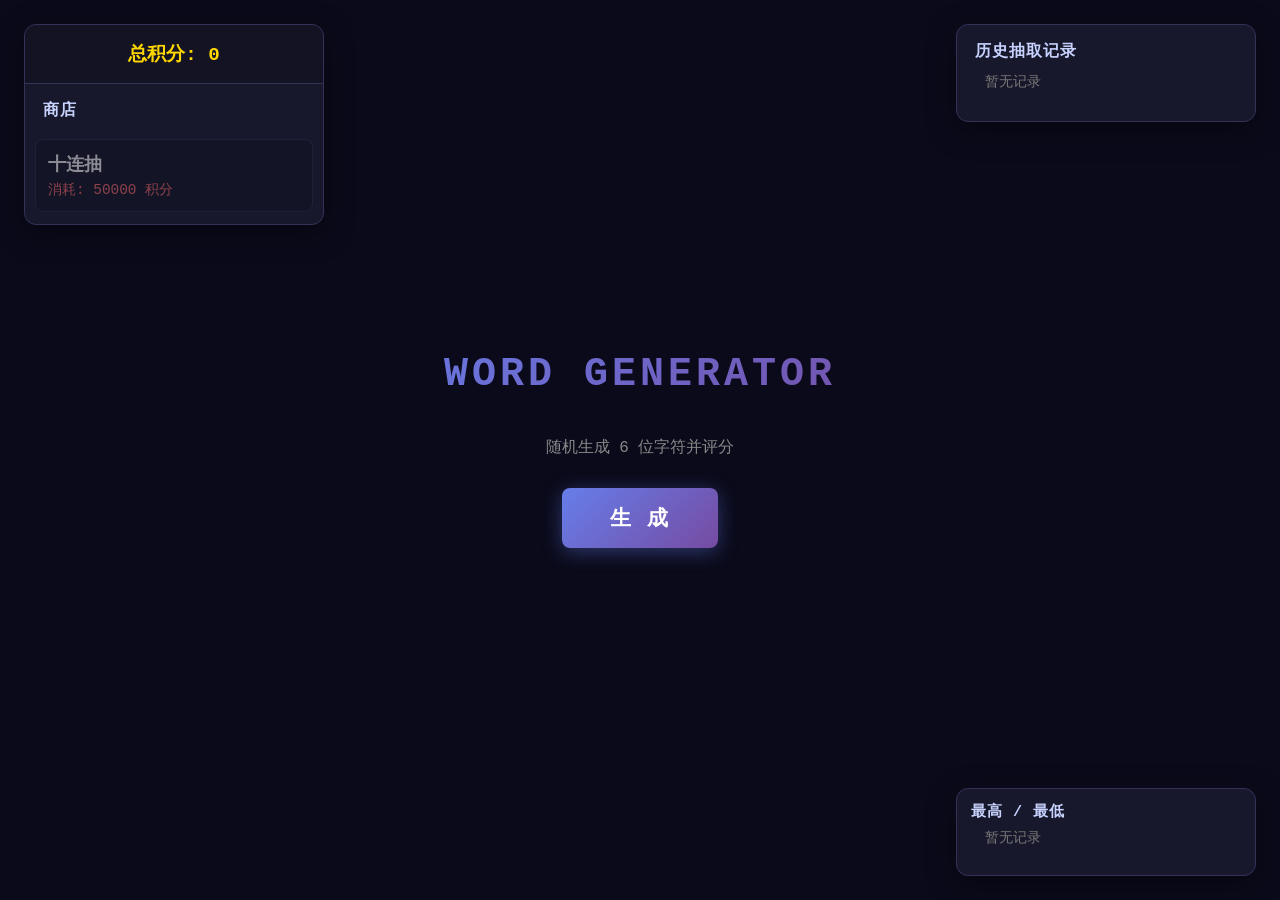
==== index.html @ 9840b9c6 "调整十连抽成本为常见评级的积分值" ====
<!DOCTYPE html>
<html lang="zh-CN">
<head>
    <meta charset="UTF-8">
    <meta name="viewport" content="width=device-width, initial-scale=1.0">
    <link rel="icon" type="image/png" href="word.png">
    <title>Word Generator</title>
    <style>
        * {
            margin: 0;
            padding: 0;
            box-sizing: border-box;
        }

        body {
            font-family: 'Courier New', monospace;
            background: #0a0a1a;
            color: #eee;
            min-height: 100vh;
            display: flex;
            align-items: center;
            justify-content: center;
        }

        #app {
            text-align: center;
            width: 100%;
            max-width: 700px;
            padding: 20px;
        }

        h1 {
            font-size: 2.5rem;
            margin-bottom: 40px;
            background: linear-gradient(135deg, #667eea, #764ba2);
            -webkit-background-clip: text;
            -webkit-text-fill-color: transparent;
            background-clip: text;
            letter-spacing: 4px;
        }

        .btn {
            padding: 16px 48px;
            font-size: 1.3rem;
            font-family: 'Courier New', monospace;
            font-weight: bold;
            border: none;
            border-radius: 8px;
            cursor: pointer;
            transition: all 0.3s ease;
            letter-spacing: 2px;
        }

        #generate-btn {
            background: linear-gradient(135deg, #667eea, #764ba2);
            color: white;
            box-shadow: 0 4px 20px rgba(102, 126, 234, 0.4);
        }

        #generate-btn:hover {
            transform: translateY(-2px);
            box-shadow: 0 6px 30px rgba(102, 126, 234, 0.6);
        }

        #restart-btn {
            background: linear-gradient(135deg, #f093fb, #f5576c);
            color: white;
            box-shadow: 0 4px 20px rgba(245, 87, 108, 0.4);
            margin: 20px 0;
        }

        #restart-btn:hover {
            transform: translateY(-2px);
            box-shadow: 0 6px 30px rgba(245, 87, 108, 0.6);
        }

        #word-display {
            display: flex;
            justify-content: center;
            gap: 12px;
            margin: 40px 0 30px;
        }

        .char-slot {
            width: 60px;
            height: 70px;
            background: #1a1a2e;
            border: 2px solid #333;
            border-radius: 8px;
            display: flex;
            align-items: center;
            justify-content: center;
            font-size: 2rem;
            font-weight: bold;
            transition: all 0.3s ease;
        }

        .char-slot.active {
            border-color: #667eea;
            box-shadow: 0 0 15px rgba(102, 126, 234, 0.5);
        }

        .char-slot.revealed {
            border-color: #764ba2;
            background: #1e1e3a;
        }

        .char-slot.space-char {
            border-color: #444;
            background: #111;
            color: #666;
        }

        .char-slot.underscore-char {
            border-color: #f5576c;
            color: #f5576c;
        }

        #result-screen { display: none; }

        .fade-in {
            animation: fadeIn 0.5s ease forwards;
        }

        @keyframes fadeIn {
            from { opacity: 0; transform: translateY(20px); }
            to { opacity: 1; transform: translateY(0); }
        }

        .word-text {
            font-size: 1.2rem;
            color: #888;
            margin-top: 10px;
            letter-spacing: 2px;
        }
        
        .console-tip {
            position: fixed;
            bottom: 12px;
            left: 12px;
            background: rgba(0,0,0,0.6);
            padding: 6px 12px;
            border-radius: 20px;
            font-size: 11px;
            font-family: monospace;
            color: #8f8;
            pointer-events: none;
            z-index: 999;
            backdrop-filter: blur(4px);
        }

        #shop-panel {
            position: fixed;
            top: 24px;
            left: 24px;
            width: 300px;
            max-height: calc(100vh - 48px);
            background: rgba(26, 26, 46, 0.94);
            border: 1px solid #33335a;
            border-radius: 12px;
            box-shadow: 0 8px 30px rgba(0, 0, 0, 0.35);
            overflow: hidden;
            text-align: left;
            backdrop-filter: blur(6px);
            display: flex;
            flex-direction: column;
        }

        #currency-display {
            padding: 16px 18px;
            background: rgba(0, 0, 0, 0.2);
            border-bottom: 1px solid #33335a;
            font-size: 1.2rem;
            font-weight: bold;
            color: #ffd700;
            text-align: center;
        }

        #shop-panel h2 {
            padding: 16px 18px 10px;
            color: #c7d2fe;
            font-size: 1rem;
            letter-spacing: 1px;
        }

        #shop-list {
            padding: 0 10px 12px;
            overflow-y: auto;
        }

        .shop-item {
            width: 100%;
            margin-top: 8px;
            padding: 12px;
            background: #111124;
            border: 1px solid #29294a;
            border-radius: 8px;
            color: #eee;
            font-family: 'Courier New', monospace;
            text-align: left;
            cursor: pointer;
            transition: all 0.2s ease;
        }

        .shop-item:hover:not(:disabled) {
            border-color: #4fc3f7;
            box-shadow: 0 0 12px rgba(79, 195, 247, 0.25);
        }

        .shop-item:disabled {
            opacity: 0.5;
            cursor: not-allowed;
            border-color: #29294a;
            box-shadow: none;
        }

        .shop-item-title {
            font-size: 1.1rem;
            font-weight: bold;
            color: #fff;
            margin-bottom: 4px;
        }

        .shop-item-cost {
            font-size: 0.9rem;
            color: #ff6b6b;
        }

        #history-panel {
            position: fixed;
            top: 24px;
            right: 24px;
            width: 300px;
            max-height: calc(100vh - 260px);
            background: rgba(26, 26, 46, 0.94);
            border: 1px solid #33335a;
            border-radius: 12px;
            box-shadow: 0 8px 30px rgba(0, 0, 0, 0.35);
            overflow: hidden;
            text-align: left;
            backdrop-filter: blur(6px);
        }

        #history-panel h2 {
            padding: 16px 18px 10px;
            color: #c7d2fe;
            font-size: 1rem;
            letter-spacing: 1px;
        }

        .history-empty {
            padding: 0 18px 18px;
            color: #777;
            font-size: 0.9rem;
        }

        #history-list {
            max-height: calc(100vh - 104px);
            overflow-y: auto;
            padding: 0 10px 12px;
        }

        .history-item {
            width: 100%;
            margin-top: 8px;
            padding: 10px;
            background: #111124;
            border: 1px solid #29294a;
            border-radius: 8px;
            color: #eee;
            font-family: 'Courier New', monospace;
            text-align: left;
            cursor: pointer;
        }

        .history-item:hover,
        .history-item.expanded {
            border-color: #667eea;
            box-shadow: 0 0 12px rgba(102, 126, 234, 0.25);
        }

        .history-summary {
            display: grid;
            grid-template-columns: 1fr auto;
            gap: 6px 10px;
            align-items: center;
        }

        .history-word {
            color: #fff;
            font-size: 1.05rem;
            font-weight: bold;
            letter-spacing: 1px;
            white-space: pre;
        }

        .history-score {
            color: #b7c0ff;
            font-size: 0.85rem;
        }

        .history-rating {
            font-size: 0.85rem;
            font-weight: bold;
        }

        .history-time {
            color: #777;
            font-size: 0.75rem;
            text-align: right;
        }

        .history-breakdown {
            display: none;
            margin-top: 10px;
            padding-top: 8px;
            border-top: 1px solid #2b2b4d;
        }

        .history-item.expanded .history-breakdown {
            display: block;
        }

        .history-breakdown-row {
            display: flex;
            justify-content: space-between;
            gap: 10px;
            padding: 4px 0;
            color: #bbb;
            font-size: 0.78rem;
        }

        .history-breakdown-row .points {
            color: #4caf50;
            white-space: nowrap;
        }

        #extreme-panel {
            position: fixed;
            right: 24px;
            bottom: 24px;
            width: 300px;
            max-height: 188px;
            background: rgba(26, 26, 46, 0.94);
            border: 1px solid #33335a;
            border-radius: 12px;
            box-shadow: 0 8px 30px rgba(0, 0, 0, 0.35);
            overflow: hidden;
            text-align: left;
            backdrop-filter: blur(6px);
        }

        #extreme-panel h2 {
            padding: 12px 14px 6px;
            color: #c7d2fe;
            font-size: 0.95rem;
            letter-spacing: 1px;
        }

        #extreme-list {
            max-height: 138px;
            overflow-y: auto;
            padding: 0 10px 10px;
        }

        .extreme-item {
            width: 100%;
            margin-top: 8px;
            padding: 8px;
            background: #111124;
            border: 1px solid #29294a;
            border-radius: 8px;
            color: #eee;
            font-family: 'Courier New', monospace;
            text-align: left;
            cursor: pointer;
        }

        .extreme-item:hover,
        .extreme-item.expanded {
            border-color: #f093fb;
            box-shadow: 0 0 12px rgba(240, 147, 251, 0.25);
        }

        .extreme-label {
            color: #f0abfc;
            font-size: 0.78rem;
            font-weight: bold;
        }

        .extreme-item .history-breakdown {
            max-height: 160px;
            overflow-y: auto;
        }

        .extreme-item.expanded .history-breakdown {
            display: block;
        }

        @media (max-width: 1060px) {
            body {
                padding-right: 0;
                align-items: flex-start;
            }

            #app {
                margin-top: 24px;
            }

            #history-panel,
            #extreme-panel,
            #shop-panel {
                position: static;
                width: min(700px, calc(100% - 40px));
                max-height: none;
                margin: 20px auto;
            }

            #history-list,
            #extreme-list {
                max-height: 360px;
            }
        }
    </style>
</head>
<body>
<div id="app">
    <div id="main-screen">
        <h1>WORD GENERATOR</h1>
        <p style="color:#888; margin-bottom:30px;">随机生成 6 位字符并评分</p>
        <button class="btn" id="generate-btn">生 成</button>
    </div>
    <div id="result-screen">
        <div id="word-display"></div>
        <div class="word-text" id="word-text"></div>
        <div id="rating"></div>
        <div id="score"></div>
        <div id="total-score"></div>
        <button class="btn" id="restart-btn" style="display:none;">RESTART</button>
        <div id="breakdown"></div>
    </div>
</div>
<aside id="shop-panel" aria-label="商店">
    <div id="currency-display">
        总积分: <span id="total-currency">0</span>
    </div>
    <h2>商店</h2>
    <div id="shop-list">
        <button class="shop-item" id="btn-ten-pull">
            <div class="shop-item-title">十连抽</div>
            <div class="shop-item-cost">消耗: <span id="ten-pull-cost">0</span> 积分</div>
        </button>
    </div>
</aside>
<aside id="history-panel" aria-label="历史抽取记录">
    <h2>历史抽取记录</h2>
    <div id="history-list"></div>
</aside>
<aside id="extreme-panel" aria-label="最高分和最低分记录">
    <h2>最高 / 最低</h2>
    <div id="extreme-list"></div>
</aside>

<script src="rating-module.js"></script>
<script>
    // ---------- 基础配置 ----------
    const CHARS = 'abcdefghijklmnopqrstuvwxyz ';

    let generated = [];          // 存储当前生成的字符数组（长度6）
    
    // ---------- 全局控制台 API ----------
    // 存储下一次固定单词（字符串，长度6，仅允许小写字母或空格）
    let _nextFixedWordRaw = null;    // 原始字符串缓存，未验证
    
    /**
     * 在控制台调用：设置下一次生成时使用的固定字符串（长度必须为6，只能包含小写字母 a-z 或 空格）
     * 例：setNextWord("hello "), setNextWord("abcxyz"), setNextWord("abc  d") 等
     * 注意：只影响接下来的一次点击「生成」，使用后自动清除。
     */
    window.setNextWord = function(wordStr) {
        if (typeof wordStr !== 'string') {
            console.warn('❌ setNextWord 需要传入字符串，例如 setNextWord("abcxyz")');
            return false;
        }
        if (wordStr.length !== 6) {
            console.warn(`❌ 字符串长度必须为 6 个字符，当前长度: ${wordStr.length}`);
            return false;
        }
        // 校验字符合法性: 只能包含小写字母 a-z 或者空格
        const validPattern = /^[a-z ]{6}$/;
        if (!validPattern.test(wordStr)) {
            console.warn(`❌ 仅允许小写字母 a-z 和空格，当前字符串: "${wordStr}"`);
            return false;
        }
        _nextFixedWordRaw = wordStr;
        console.log(`✅ 已设置下一次固定单词: "${wordStr}" (只生效一次，点击【生成】后自动清除)`);
        return true;
    };
    
    /**
     * 清除下一次固定单词的预设，恢复完全随机生成。
     */
    window.clearNextWord = function() {
        if (_nextFixedWordRaw !== null) {
            console.log(`🧹 已清除预设单词 (原预设: "${_nextFixedWordRaw}")`);
            _nextFixedWordRaw = null;
        } else {
            console.log('ℹ️ 当前没有任何预设单词，生成将保持完全随机');
        }
    };
    
    /**
     * 查看当前预设的下一次单词（如果有）
     */
    window.getNextWordPreset = function() {
        if (_nextFixedWordRaw) {
            console.log(`📌 当前预设: "${_nextFixedWordRaw}" (未使用，点击【生成】后将生效一次)`);
            return _nextFixedWordRaw;
        } else {
            console.log('📌 当前无预设，下一次生成为完全随机');
            return null;
        }
    };
    
    // 显示帮助信息
    console.log(
        '%c✨ Word Generator 控制台扩展已就绪 ✨\n%c可用方法:\n setNextWord("字符串")   - 预设下一个6位单词(小写字母/空格)\n clearNextWord()        - 清除预设\n getNextWordPreset()    - 查看当前预设',
        'color: #9f7aea; font-size: 12px; font-weight: bold;',
        'color: #88cc88; font-size: 11px;'
    );
    
    // ---------- DOM 元素绑定 ----------
    const generateBtn = document.getElementById('generate-btn');
    const restartBtn = document.getElementById('restart-btn');
    
    const historyList = document.getElementById('history-list');
    const extremeList = document.getElementById('extreme-list');
    const HISTORY_STORAGE_KEY = 'wordGeneratorHistory';
    const HISTORY_LIMIT = 100;
    
    generateBtn.addEventListener('click', startGeneration);
    restartBtn.addEventListener('click', restart);

    // ---------- 商店与货币系统 ----------
    const btnTenPull = document.getElementById('btn-ten-pull');
    const tenPullCostSpan = document.getElementById('ten-pull-cost');
    let tenPullCost = 0;

    function initShop() {
        tenPullCost = 10 * window.WordRating.RATING_THRESHOLDS.COMMON;
        tenPullCostSpan.textContent = tenPullCost;
        updateCurrencyDisplay();
        setInterval(updateCurrencyDisplay, 100); // 实时更新积分显示
    }

    function updateCurrencyDisplay() {
        const total = window.WordRating.getStoredTotalScore();
        document.getElementById('total-currency').textContent = total;
        
        if (total >= tenPullCost) {
            btnTenPull.disabled = false;
        } else {
            btnTenPull.disabled = true;
        }
    }

    btnTenPull.addEventListener('click', () => {
        const currentTotal = window.WordRating.getStoredTotalScore();
        if (currentTotal < tenPullCost) {
            alert(`积分不足！需要 ${tenPullCost} 积分，当前只有 ${currentTotal} 积分。`);
            return;
        }
        
        // 扣除积分
        window.WordRating.saveStoredTotalScore(currentTotal - tenPullCost);
        updateCurrencyDisplay();
        
        performTenPull();
    });

    function performTenPull() {
        // 切换界面
        document.getElementById('main-screen').style.display = 'none';
        document.getElementById('result-screen').style.display = 'block';
        document.getElementById('rating').textContent = '';
        document.getElementById('score').textContent = '';
        document.getElementById('total-score').textContent = '';
        document.getElementById('breakdown').innerHTML = '';
        document.getElementById('restart-btn').style.display = 'none';
        document.getElementById('word-text').textContent = '';
        
        const wordDisplay = document.getElementById('word-display');
        wordDisplay.innerHTML = '';
        for (let i = 0; i < 6; i++) {
            const slot = document.createElement('div');
            slot.className = 'char-slot revealed';
            slot.id = `slot-${i}`;
            slot.innerHTML = '<span class="slot-char"></span>';
            wordDisplay.appendChild(slot);
        }
        
        let lastResult = null;
        let lastChars = null;
        
        for (let i = 0; i < 10; i++) {
            const chars = [];
            for (let j = 0; j < 6; j++) {
                chars.push(CHARS[Math.floor(Math.random() * CHARS.length)]);
            }
            
            const result = window.WordRating.scoreCharacters(chars);
            generated = chars;
            addHistoryRecord(result);
            
            if (i < 9) {
                const newTotal = window.WordRating.getStoredTotalScore() + result.totalScore;
                window.WordRating.saveStoredTotalScore(newTotal);
            } else {
                lastResult = result;
                lastChars = chars;
            }
        }
        
        generated = lastChars;
        
        let wordStarted = false;
        for (let i = 0; i < 6; i++) {
            const slot = document.getElementById(`slot-${i}`);
            const charSpan = slot.querySelector('.slot-char');
            const char = lastChars[i];
            
            if (char === ' ') {
                if (!wordStarted) {
                    charSpan.textContent = ' ';
                    slot.classList.add('space-char');
                } else {
                    charSpan.textContent = ' ';
                    slot.classList.add('underscore-char');
                }
            } else {
                charSpan.textContent = char;
                wordStarted = true;
            }
        }
        
        window.WordRating.renderResult(lastResult, {
            wordText: document.getElementById('word-text'),
            rating: document.getElementById('rating'),
            score: document.getElementById('score'),
            totalScore: document.getElementById('total-score'),
            restartButton: document.getElementById('restart-btn'),
            breakdown: document.getElementById('breakdown')
        });
    }
    
    // ---------- 核心生成逻辑（支持预设固定单词，且只影响下一次） ----------
    /**
     * 开始生成序列（滚动动画+最终结果）
     * 根据全局 _nextFixedWordRaw 决定是否使用固定字符，使用后立即清除预设。
     */
    function startGeneration() {
        // 1. 切换界面
        document.getElementById('main-screen').style.display = 'none';
        document.getElementById('result-screen').style.display = 'block';
        document.getElementById('rating').textContent = '';
        document.getElementById('score').textContent = '';
        document.getElementById('total-score').textContent = '';
        document.getElementById('breakdown').innerHTML = '';
        document.getElementById('restart-btn').style.display = 'none';
        document.getElementById('word-text').textContent = '';
        
        // 2. 构建单词显示槽位
        const wordDisplay = document.getElementById('word-display');
        wordDisplay.innerHTML = '';
        for (let i = 0; i < 6; i++) {
            const slot = document.createElement('div');
            slot.className = 'char-slot';
            slot.id = `slot-${i}`;
            slot.innerHTML = '<span class="slot-char"></span>';
            wordDisplay.appendChild(slot);
        }
        
        // 3. 处理预设单词（只消耗一次）
        let fixedWordArray = null;
        if (_nextFixedWordRaw !== null) {
            const presetStr = _nextFixedWordRaw;
            // 再次校验格式（防御）
            if (presetStr.length === 6 && /^[a-z ]{6}$/.test(presetStr)) {
                fixedWordArray = presetStr.split('');   // 字符数组，例如 ['h','e','l','l','o',' ']
                console.log(`🎯 使用预设单词: "${presetStr}"，本次生成将展示预设结果`);
            } else {
                console.warn(`⚠️ 预设单词格式无效: "${presetStr}"，将使用随机生成`);
                fixedWordArray = null;
            }
            // 关键: 预设只生效一次，无论是否有效都清除原始预设，避免重复使用
            _nextFixedWordRaw = null;
        }
        
        // 清空全局 generated 数组
        generated = [];
        
        // 开始递归生成动画（传入固定单词数组，没有则为 null）
        generateSequence(0, fixedWordArray);
    }
    
    /**
     * 递归生成每一位字符（带滚动动画）
     * @param {number} index         当前生成位置 0~5
     * @param {Array<string>|null} fixedChars  若不为null，则最终字符必须从该数组对应索引取得
     */
    function generateSequence(index, fixedChars) {
        if (index >= 6) {
            // 所有字符生成完毕，进行评分及展示
            processResult();
            return;
        }
        
        const slot = document.getElementById(`slot-${index}`);
        slot.classList.add('active');
        
        let spinCount = 0;
        // 随机滚动次数 (视觉丰富)
        const spinMax = 12 + Math.floor(Math.random() * 8);
        const charSpan = slot.querySelector('.slot-char');
        
        const spinInterval = setInterval(() => {
            // 滚动时展示随机字符 (从 CHARS 中随机)
            const randomChar = CHARS[Math.floor(Math.random() * CHARS.length)];
            // 临时显示随机字符（空格会显示为特殊临时样式？为视觉舒适，简单显示为空格符）
            if (randomChar === ' ') {
                charSpan.textContent = ' ';
            } else {
                charSpan.textContent = randomChar;
            }
            spinCount++;
            if (spinCount >= spinMax) {
                clearInterval(spinInterval);
                
                // ---------- 决定最终字符 ----------
                let finalChar;
                if (fixedChars && fixedChars[index] !== undefined) {
                    // 使用预设字符
                    finalChar = fixedChars[index];
                } else {
                    // 完全随机
                    finalChar = CHARS[Math.floor(Math.random() * CHARS.length)];
                }
                
                // 将最终字符推入全局数组（评分流程需要）
                generated.push(finalChar);
                
                // 根据当前已生成序列判定 “单词是否已经开始”（用于空格显示风格）
                // 注意: 只看前面已经生成的字符（不包括当前这一位的前后关系，传统风格是“单词开始后空格变为下划线”）
                let wordStarted = generated.slice(0, index).some(c => c !== ' ');
                
                // 更新槽位的视觉样式和文字
                if (finalChar === ' ') {
                    if (!wordStarted) {
                        // 单词尚未开始: 显示␣ (空格占位符)
                        charSpan.textContent = ' ';
                        slot.classList.add('space-char');
                    } else {
                        // 单词已经开始后出现空格: 显示 _ (代表单词内分隔)
                        charSpan.textContent = ' ';
                        slot.classList.add('underscore-char');
                    }
                } else {
                    charSpan.textContent = finalChar;
                }
                
                slot.classList.remove('active');
                slot.classList.add('revealed');
                
                // 延迟进入下一位 (营造逐个揭示感)
                setTimeout(() => generateSequence(index + 1, fixedChars), 300);
            }
        }, 30);
    }
    
    // ---------- 评分系统接入 ----------
    function processResult() {
        const result = window.WordRating.mount({
            characters: generated,
            elements: {
                wordText: document.getElementById('word-text'),
                rating: document.getElementById('rating'),
                score: document.getElementById('score'),
                totalScore: document.getElementById('total-score'),
                restartButton: document.getElementById('restart-btn'),
                breakdown: document.getElementById('breakdown')
            }
        });
        addHistoryRecord(result);
    }

    function getHistoryWord(characters) {
        let wordStarted = false;
        return characters.map(char => {
            if (char === ' ') {
                return wordStarted ? '_' : ' ';
            }
            wordStarted = true;
            return char;
        }).join('');
    }

    function loadHistoryRecords() {
        try {
            const parsed = JSON.parse(localStorage.getItem(HISTORY_STORAGE_KEY) || '[]');
            return Array.isArray(parsed) ? parsed.slice(0, HISTORY_LIMIT) : [];
        } catch (error) {
            console.warn('历史抽取记录读取失败，已重置为空列表', error);
            return [];
        }
    }

    function saveHistoryRecords(records) {
        localStorage.setItem(HISTORY_STORAGE_KEY, JSON.stringify(records.slice(0, HISTORY_LIMIT)));
    }

    function addHistoryRecord(result) {
        const records = loadHistoryRecords();
        const record = {
            id: `${Date.now()}-${Math.random().toString(36).slice(2)}`,
            timestamp: new Date().toISOString(),
            word: getHistoryWord(generated),
            score: result.totalScore,
            rating: result.rating,
            ratingClass: result.ratingClass,
            breakdown: result.breakdown.map(item => ({
                desc: item.desc,
                points: item.points
            }))
        };

        records.unshift(record);
        saveHistoryRecords(records);
        renderHistoryRecords(records);
        renderExtremeRecords(records);
    }

    function renderHistoryRecords(records = loadHistoryRecords()) {
        historyList.innerHTML = '';

        if (records.length === 0) {
            const empty = document.createElement('div');
            empty.className = 'history-empty';
            empty.textContent = '暂无记录';
            historyList.appendChild(empty);
            return;
        }

        records.forEach(record => {
            const item = document.createElement('button');
            item.type = 'button';
            item.className = 'history-item';
            item.setAttribute('aria-expanded', 'false');

            const summary = document.createElement('div');
            summary.className = 'history-summary';

            const word = document.createElement('span');
            word.className = 'history-word';
            word.textContent = record.word;

            const score = document.createElement('span');
            score.className = 'history-score';
            score.textContent = `${record.score} pts`;

            const rating = document.createElement('span');
            rating.className = `history-rating ${record.ratingClass || ''}`;
            rating.textContent = record.rating;

            const time = document.createElement('span');
            time.className = 'history-time';
            time.textContent = new Date(record.timestamp).toLocaleString('zh-CN', {
                month: '2-digit',
                day: '2-digit',
                hour: '2-digit',
                minute: '2-digit'
            });

            summary.append(word, score, rating, time);

            const breakdown = createRecordBreakdown(record);

            item.append(summary, breakdown);
            item.addEventListener('click', () => {
                const expanded = item.classList.toggle('expanded');
                item.setAttribute('aria-expanded', String(expanded));
            });
            historyList.appendChild(item);
        });
    }

    function createRecordBreakdown(record) {
        const breakdown = document.createElement('div');
        breakdown.className = 'history-breakdown';
        (record.breakdown || []).forEach(detail => {
            const row = document.createElement('div');
            row.className = 'history-breakdown-row';

            const desc = document.createElement('span');
            desc.textContent = detail.desc;

            const points = document.createElement('span');
            points.className = 'points';
            points.textContent = `+ ${detail.points}`;

            row.append(desc, points);
            breakdown.appendChild(row);
        });

        const total = document.createElement('div');
        total.className = 'history-breakdown-row';
        total.style.fontWeight = 'bold';
        total.innerHTML = `<span>总计</span><span class="points">${record.score} points</span>`;
        breakdown.appendChild(total);
        return breakdown;
    }

    function renderExtremeRecords(records = loadHistoryRecords()) {
        extremeList.innerHTML = '';

        if (records.length === 0) {
            const empty = document.createElement('div');
            empty.className = 'history-empty';
            empty.textContent = '暂无记录';
            extremeList.appendChild(empty);
            return;
        }

        const highest = records.reduce((best, record) => Number(record.score) > Number(best.score) ? record : best, records[0]);
        const lowest = records.reduce((best, record) => Number(record.score) < Number(best.score) ? record : best, records[0]);
        const extremes = highest.id === lowest.id
            ? [{ label: '最高 / 最低', record: highest }]
            : [{ label: '最高分', record: highest }, { label: '最低分', record: lowest }];

        extremes.forEach(({ label, record }) => {
            const item = document.createElement('button');
            item.type = 'button';
            item.className = 'extreme-item';
            item.setAttribute('aria-expanded', 'false');

            const summary = document.createElement('div');
            summary.className = 'history-summary';

            const labelEl = document.createElement('span');
            labelEl.className = 'extreme-label';
            labelEl.textContent = label;

            const score = document.createElement('span');
            score.className = 'history-score';
            score.textContent = `${record.score} pts`;

            const word = document.createElement('span');
            word.className = 'history-word';
            word.textContent = record.word;

            const rating = document.createElement('span');
            rating.className = `history-rating ${record.ratingClass || ''}`;
            rating.textContent = record.rating;

            summary.append(labelEl, score, word, rating);
            item.append(summary, createRecordBreakdown(record));
            item.addEventListener('click', () => {
                const expanded = item.classList.toggle('expanded');
                item.setAttribute('aria-expanded', String(expanded));
            });
            extremeList.appendChild(item);
        });
    }

    renderHistoryRecords();
    renderExtremeRecords();
    initShop();
    
    function restart() {
        document.getElementById('result-screen').style.display = 'none';
        document.getElementById('main-screen').style.display = 'block';
        generated = [];
        // 注意：重启时不清除预设单词的缓存，保证“下一次生成”的定义仍遵循setNextWord的设置
        // 因为预设单词未实际使用，所以保留_ nextFixedWordRaw 原样
    }
</script>
</body>
</html>
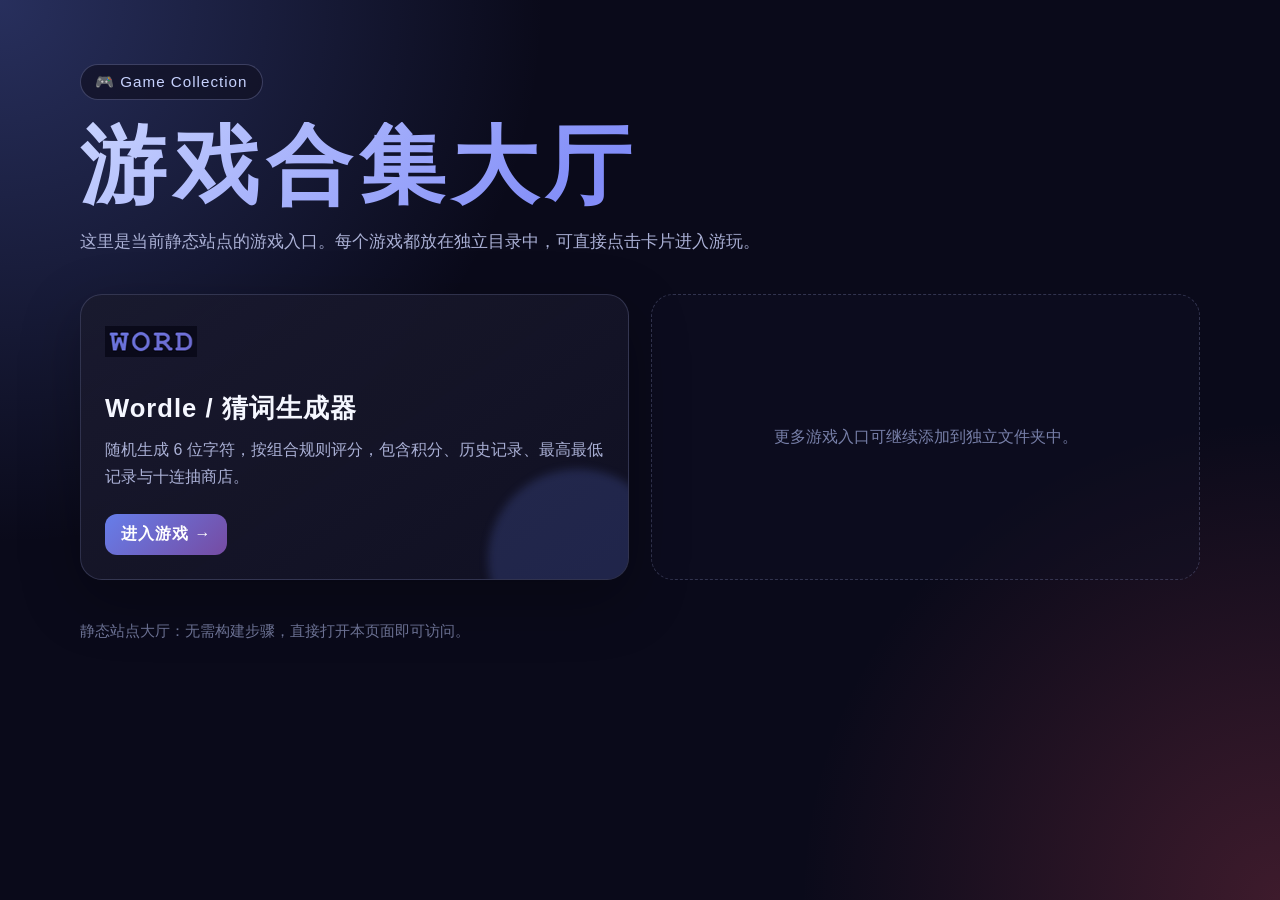
==== commit a05f1517: "Add word rating module and scoring system for Wordle game - Implemented a new JavaScript module for " ====
--- a/index.html
+++ b/index.html
@@ -3,8 +3,8 @@
 <head>
     <meta charset="UTF-8">
     <meta name="viewport" content="width=device-width, initial-scale=1.0">
-    <link rel="icon" type="image/png" href="word.png">
-    <title>Word Generator</title>
+    <link rel="icon" type="image/png" href="games/wordle/word.png">
+    <title>游戏合集大厅</title>
     <style>
         * {
             margin: 0;
@@ -13,975 +13,177 @@
         }
 
         body {
-            font-family: 'Courier New', monospace;
-            background: #0a0a1a;
-            color: #eee;
             min-height: 100vh;
+            font-family: "Microsoft YaHei", "PingFang SC", Arial, sans-serif;
+            color: #f5f7ff;
+            background:
+                radial-gradient(circle at top left, rgba(102, 126, 234, 0.32), transparent 34rem),
+                radial-gradient(circle at bottom right, rgba(245, 87, 108, 0.22), transparent 30rem),
+                #0a0a1a;
+        }
+
+        .page {
+            width: min(1120px, calc(100% - 40px));
+            margin: 0 auto;
+            padding: 64px 0;
+        }
+
+        .hero {
+            margin-bottom: 36px;
+        }
+
+        .eyebrow {
+            display: inline-flex;
+            align-items: center;
+            gap: 8px;
+            padding: 8px 14px;
+            border: 1px solid rgba(183, 192, 255, 0.25);
+            border-radius: 999px;
+            color: #c7d2fe;
+            background: rgba(17, 17, 36, 0.72);
+            letter-spacing: 1px;
+            font-size: 0.95rem;
+        }
+
+        h1 {
+            margin-top: 22px;
+            font-size: clamp(2.5rem, 7vw, 5.4rem);
+            line-height: 1;
+            letter-spacing: 0.08em;
+            background: linear-gradient(135deg, #c7d2fe, #818cf8 48%, #f0abfc);
+            -webkit-background-clip: text;
+            background-clip: text;
+            -webkit-text-fill-color: transparent;
+        }
+
+        .subtitle {
+            max-width: 680px;
+            margin-top: 18px;
+            color: #aab0d5;
+            font-size: 1.08rem;
+            line-height: 1.8;
+        }
+
+        .games-grid {
+            display: grid;
+            grid-template-columns: repeat(auto-fit, minmax(260px, 1fr));
+            gap: 22px;
+        }
+
+        .game-card {
+            display: flex;
+            min-height: 220px;
+            flex-direction: column;
+            justify-content: space-between;
+            padding: 24px;
+            border: 1px solid rgba(183, 192, 255, 0.18);
+            border-radius: 22px;
+            color: inherit;
+            text-decoration: none;
+            background: linear-gradient(145deg, rgba(26, 26, 46, 0.92), rgba(17, 17, 36, 0.86));
+            box-shadow: 0 20px 60px rgba(0, 0, 0, 0.28);
+            transition: transform 0.22s ease, border-color 0.22s ease, box-shadow 0.22s ease;
+            overflow: hidden;
+            position: relative;
+        }
+
+        .game-card::after {
+            content: "";
+            position: absolute;
+            inset: auto -40px -70px auto;
+            width: 180px;
+            height: 180px;
+            border-radius: 50%;
+            background: rgba(102, 126, 234, 0.2);
+            filter: blur(4px);
+        }
+
+        .game-card:hover,
+        .game-card:focus-visible {
+            transform: translateY(-6px);
+            border-color: rgba(129, 140, 248, 0.75);
+            box-shadow: 0 26px 80px rgba(102, 126, 234, 0.22);
+            outline: none;
+        }
+
+        .game-icon {
+            width: 92px;
+            height: 46px;
+            object-fit: contain;
+            object-position: left center;
+            image-rendering: auto;
+            margin-bottom: 22px;
+        }
+
+        .game-title {
+            font-size: 1.6rem;
+            margin-bottom: 10px;
+            letter-spacing: 1px;
+        }
+
+        .game-desc {
+            color: #aab0d5;
+            line-height: 1.7;
+        }
+
+        .game-action {
+            display: inline-flex;
+            align-items: center;
+            width: fit-content;
+            margin-top: 24px;
+            padding: 10px 16px;
+            border-radius: 12px;
+            color: #ffffff;
+            background: linear-gradient(135deg, #667eea, #764ba2);
+            font-weight: 700;
+            letter-spacing: 1px;
+            position: relative;
+            z-index: 1;
+        }
+
+        .empty-card {
+            min-height: 220px;
+            padding: 24px;
+            border: 1px dashed rgba(183, 192, 255, 0.22);
+            border-radius: 22px;
+            color: #777fa8;
+            background: rgba(17, 17, 36, 0.42);
             display: flex;
             align-items: center;
             justify-content: center;
+            text-align: center;
+            line-height: 1.7;
         }
 
-        #app {
-            text-align: center;
-            width: 100%;
-            max-width: 700px;
-            padding: 20px;
-        }
-
-        h1 {
-            font-size: 2.5rem;
-            margin-bottom: 40px;
-            background: linear-gradient(135deg, #667eea, #764ba2);
-            -webkit-background-clip: text;
-            -webkit-text-fill-color: transparent;
-            background-clip: text;
-            letter-spacing: 4px;
-        }
-
-        .btn {
-            padding: 16px 48px;
-            font-size: 1.3rem;
-            font-family: 'Courier New', monospace;
-            font-weight: bold;
-            border: none;
-            border-radius: 8px;
-            cursor: pointer;
-            transition: all 0.3s ease;
-            letter-spacing: 2px;
-        }
-
-        #generate-btn {
-            background: linear-gradient(135deg, #667eea, #764ba2);
-            color: white;
-            box-shadow: 0 4px 20px rgba(102, 126, 234, 0.4);
-        }
-
-        #generate-btn:hover {
-            transform: translateY(-2px);
-            box-shadow: 0 6px 30px rgba(102, 126, 234, 0.6);
-        }
-
-        #restart-btn {
-            background: linear-gradient(135deg, #f093fb, #f5576c);
-            color: white;
-            box-shadow: 0 4px 20px rgba(245, 87, 108, 0.4);
-            margin: 20px 0;
-        }
-
-        #restart-btn:hover {
-            transform: translateY(-2px);
-            box-shadow: 0 6px 30px rgba(245, 87, 108, 0.6);
-        }
-
-        #word-display {
-            display: flex;
-            justify-content: center;
-            gap: 12px;
-            margin: 40px 0 30px;
-        }
-
-        .char-slot {
-            width: 60px;
-            height: 70px;
-            background: #1a1a2e;
-            border: 2px solid #333;
-            border-radius: 8px;
-            display: flex;
-            align-items: center;
-            justify-content: center;
-            font-size: 2rem;
-            font-weight: bold;
-            transition: all 0.3s ease;
-        }
-
-        .char-slot.active {
-            border-color: #667eea;
-            box-shadow: 0 0 15px rgba(102, 126, 234, 0.5);
-        }
-
-        .char-slot.revealed {
-            border-color: #764ba2;
-            background: #1e1e3a;
-        }
-
-        .char-slot.space-char {
-            border-color: #444;
-            background: #111;
-            color: #666;
-        }
-
-        .char-slot.underscore-char {
-            border-color: #f5576c;
-            color: #f5576c;
-        }
-
-        #result-screen { display: none; }
-
-        .fade-in {
-            animation: fadeIn 0.5s ease forwards;
-        }
-
-        @keyframes fadeIn {
-            from { opacity: 0; transform: translateY(20px); }
-            to { opacity: 1; transform: translateY(0); }
-        }
-
-        .word-text {
-            font-size: 1.2rem;
-            color: #888;
-            margin-top: 10px;
-            letter-spacing: 2px;
-        }
-        
-        .console-tip {
-            position: fixed;
-            bottom: 12px;
-            left: 12px;
-            background: rgba(0,0,0,0.6);
-            padding: 6px 12px;
-            border-radius: 20px;
-            font-size: 11px;
-            font-family: monospace;
-            color: #8f8;
-            pointer-events: none;
-            z-index: 999;
-            backdrop-filter: blur(4px);
-        }
-
-        #shop-panel {
-            position: fixed;
-            top: 24px;
-            left: 24px;
-            width: 300px;
-            max-height: calc(100vh - 48px);
-            background: rgba(26, 26, 46, 0.94);
-            border: 1px solid #33335a;
-            border-radius: 12px;
-            box-shadow: 0 8px 30px rgba(0, 0, 0, 0.35);
-            overflow: hidden;
-            text-align: left;
-            backdrop-filter: blur(6px);
-            display: flex;
-            flex-direction: column;
-        }
-
-        #currency-display {
-            padding: 16px 18px;
-            background: rgba(0, 0, 0, 0.2);
-            border-bottom: 1px solid #33335a;
-            font-size: 1.2rem;
-            font-weight: bold;
-            color: #ffd700;
-            text-align: center;
-        }
-
-        #shop-panel h2 {
-            padding: 16px 18px 10px;
-            color: #c7d2fe;
-            font-size: 1rem;
-            letter-spacing: 1px;
-        }
-
-        #shop-list {
-            padding: 0 10px 12px;
-            overflow-y: auto;
-        }
-
-        .shop-item {
-            width: 100%;
-            margin-top: 8px;
-            padding: 12px;
-            background: #111124;
-            border: 1px solid #29294a;
-            border-radius: 8px;
-            color: #eee;
-            font-family: 'Courier New', monospace;
-            text-align: left;
-            cursor: pointer;
-            transition: all 0.2s ease;
-        }
-
-        .shop-item:hover:not(:disabled) {
-            border-color: #4fc3f7;
-            box-shadow: 0 0 12px rgba(79, 195, 247, 0.25);
-        }
-
-        .shop-item:disabled {
-            opacity: 0.5;
-            cursor: not-allowed;
-            border-color: #29294a;
-            box-shadow: none;
-        }
-
-        .shop-item-title {
-            font-size: 1.1rem;
-            font-weight: bold;
-            color: #fff;
-            margin-bottom: 4px;
-        }
-
-        .shop-item-cost {
-            font-size: 0.9rem;
-            color: #ff6b6b;
-        }
-
-        #history-panel {
-            position: fixed;
-            top: 24px;
-            right: 24px;
-            width: 300px;
-            max-height: calc(100vh - 260px);
-            background: rgba(26, 26, 46, 0.94);
-            border: 1px solid #33335a;
-            border-radius: 12px;
-            box-shadow: 0 8px 30px rgba(0, 0, 0, 0.35);
-            overflow: hidden;
-            text-align: left;
-            backdrop-filter: blur(6px);
-        }
-
-        #history-panel h2 {
-            padding: 16px 18px 10px;
-            color: #c7d2fe;
-            font-size: 1rem;
-            letter-spacing: 1px;
-        }
-
-        .history-empty {
-            padding: 0 18px 18px;
-            color: #777;
-            font-size: 0.9rem;
-        }
-
-        #history-list {
-            max-height: calc(100vh - 104px);
-            overflow-y: auto;
-            padding: 0 10px 12px;
-        }
-
-        .history-item {
-            width: 100%;
-            margin-top: 8px;
-            padding: 10px;
-            background: #111124;
-            border: 1px solid #29294a;
-            border-radius: 8px;
-            color: #eee;
-            font-family: 'Courier New', monospace;
-            text-align: left;
-            cursor: pointer;
-        }
-
-        .history-item:hover,
-        .history-item.expanded {
-            border-color: #667eea;
-            box-shadow: 0 0 12px rgba(102, 126, 234, 0.25);
-        }
-
-        .history-summary {
-            display: grid;
-            grid-template-columns: 1fr auto;
-            gap: 6px 10px;
-            align-items: center;
-        }
-
-        .history-word {
-            color: #fff;
-            font-size: 1.05rem;
-            font-weight: bold;
-            letter-spacing: 1px;
-            white-space: pre;
-        }
-
-        .history-score {
-            color: #b7c0ff;
-            font-size: 0.85rem;
-        }
-
-        .history-rating {
-            font-size: 0.85rem;
-            font-weight: bold;
-        }
-
-        .history-time {
-            color: #777;
-            font-size: 0.75rem;
-            text-align: right;
-        }
-
-        .history-breakdown {
-            display: none;
-            margin-top: 10px;
-            padding-top: 8px;
-            border-top: 1px solid #2b2b4d;
-        }
-
-        .history-item.expanded .history-breakdown {
-            display: block;
-        }
-
-        .history-breakdown-row {
-            display: flex;
-            justify-content: space-between;
-            gap: 10px;
-            padding: 4px 0;
-            color: #bbb;
-            font-size: 0.78rem;
-        }
-
-        .history-breakdown-row .points {
-            color: #4caf50;
-            white-space: nowrap;
-        }
-
-        #extreme-panel {
-            position: fixed;
-            right: 24px;
-            bottom: 24px;
-            width: 300px;
-            max-height: 188px;
-            background: rgba(26, 26, 46, 0.94);
-            border: 1px solid #33335a;
-            border-radius: 12px;
-            box-shadow: 0 8px 30px rgba(0, 0, 0, 0.35);
-            overflow: hidden;
-            text-align: left;
-            backdrop-filter: blur(6px);
-        }
-
-        #extreme-panel h2 {
-            padding: 12px 14px 6px;
-            color: #c7d2fe;
-            font-size: 0.95rem;
-            letter-spacing: 1px;
-        }
-
-        #extreme-list {
-            max-height: 138px;
-            overflow-y: auto;
-            padding: 0 10px 10px;
-        }
-
-        .extreme-item {
-            width: 100%;
-            margin-top: 8px;
-            padding: 8px;
-            background: #111124;
-            border: 1px solid #29294a;
-            border-radius: 8px;
-            color: #eee;
-            font-family: 'Courier New', monospace;
-            text-align: left;
-            cursor: pointer;
-        }
-
-        .extreme-item:hover,
-        .extreme-item.expanded {
-            border-color: #f093fb;
-            box-shadow: 0 0 12px rgba(240, 147, 251, 0.25);
-        }
-
-        .extreme-label {
-            color: #f0abfc;
-            font-size: 0.78rem;
-            font-weight: bold;
-        }
-
-        .extreme-item .history-breakdown {
-            max-height: 160px;
-            overflow-y: auto;
-        }
-
-        .extreme-item.expanded .history-breakdown {
-            display: block;
-        }
-
-        @media (max-width: 1060px) {
-            body {
-                padding-right: 0;
-                align-items: flex-start;
-            }
-
-            #app {
-                margin-top: 24px;
-            }
-
-            #history-panel,
-            #extreme-panel,
-            #shop-panel {
-                position: static;
-                width: min(700px, calc(100% - 40px));
-                max-height: none;
-                margin: 20px auto;
-            }
-
-            #history-list,
-            #extreme-list {
-                max-height: 360px;
-            }
+        footer {
+            margin-top: 42px;
+            color: #6f7598;
+            font-size: 0.92rem;
         }
     </style>
 </head>
 <body>
-<div id="app">
-    <div id="main-screen">
-        <h1>WORD GENERATOR</h1>
-        <p style="color:#888; margin-bottom:30px;">随机生成 6 位字符并评分</p>
-        <button class="btn" id="generate-btn">生 成</button>
-    </div>
-    <div id="result-screen">
-        <div id="word-display"></div>
-        <div class="word-text" id="word-text"></div>
-        <div id="rating"></div>
-        <div id="score"></div>
-        <div id="total-score"></div>
-        <button class="btn" id="restart-btn" style="display:none;">RESTART</button>
-        <div id="breakdown"></div>
-    </div>
-</div>
-<aside id="shop-panel" aria-label="商店">
-    <div id="currency-display">
-        总积分: <span id="total-currency">0</span>
-    </div>
-    <h2>商店</h2>
-    <div id="shop-list">
-        <button class="shop-item" id="btn-ten-pull">
-            <div class="shop-item-title">十连抽</div>
-            <div class="shop-item-cost">消耗: <span id="ten-pull-cost">0</span> 积分</div>
-        </button>
-    </div>
-</aside>
-<aside id="history-panel" aria-label="历史抽取记录">
-    <h2>历史抽取记录</h2>
-    <div id="history-list"></div>
-</aside>
-<aside id="extreme-panel" aria-label="最高分和最低分记录">
-    <h2>最高 / 最低</h2>
-    <div id="extreme-list"></div>
-</aside>
+    <main class="page">
+        <section class="hero" aria-labelledby="hall-title">
+            <div class="eyebrow">🎮 Game Collection</div>
+            <h1 id="hall-title">游戏合集大厅</h1>
+            <p class="subtitle">这里是当前静态站点的游戏入口。每个游戏都放在独立目录中，可直接点击卡片进入游玩。</p>
+        </section>
 
-<script src="rating-module.js"></script>
-<script>
-    // ---------- 基础配置 ----------
-    const CHARS = 'abcdefghijklmnopqrstuvwxyz ';
+        <section class="games-grid" aria-label="游戏列表">
+            <a class="game-card" href="games/wordle/" aria-label="进入 Wordle 猜词游戏">
+                <div>
+                    <img class="game-icon" src="games/wordle/word.png" alt="WORD">
+                    <h2 class="game-title">Wordle / 猜词生成器</h2>
+                    <p class="game-desc">随机生成 6 位字符，按组合规则评分，包含积分、历史记录、最高最低记录与十连抽商店。</p>
+                </div>
+                <span class="game-action">进入游戏 →</span>
+            </a>
 
-    let generated = [];          // 存储当前生成的字符数组（长度6）
-    
-    // ---------- 全局控制台 API ----------
-    // 存储下一次固定单词（字符串，长度6，仅允许小写字母或空格）
-    let _nextFixedWordRaw = null;    // 原始字符串缓存，未验证
-    
-    /**
-     * 在控制台调用：设置下一次生成时使用的固定字符串（长度必须为6，只能包含小写字母 a-z 或 空格）
-     * 例：setNextWord("hello "), setNextWord("abcxyz"), setNextWord("abc  d") 等
-     * 注意：只影响接下来的一次点击「生成」，使用后自动清除。
-     */
-    window.setNextWord = function(wordStr) {
-        if (typeof wordStr !== 'string') {
-            console.warn('❌ setNextWord 需要传入字符串，例如 setNextWord("abcxyz")');
-            return false;
-        }
-        if (wordStr.length !== 6) {
-            console.warn(`❌ 字符串长度必须为 6 个字符，当前长度: ${wordStr.length}`);
-            return false;
-        }
-        // 校验字符合法性: 只能包含小写字母 a-z 或者空格
-        const validPattern = /^[a-z ]{6}$/;
-        if (!validPattern.test(wordStr)) {
-            console.warn(`❌ 仅允许小写字母 a-z 和空格，当前字符串: "${wordStr}"`);
-            return false;
-        }
-        _nextFixedWordRaw = wordStr;
-        console.log(`✅ 已设置下一次固定单词: "${wordStr}" (只生效一次，点击【生成】后自动清除)`);
-        return true;
-    };
-    
-    /**
-     * 清除下一次固定单词的预设，恢复完全随机生成。
-     */
-    window.clearNextWord = function() {
-        if (_nextFixedWordRaw !== null) {
-            console.log(`🧹 已清除预设单词 (原预设: "${_nextFixedWordRaw}")`);
-            _nextFixedWordRaw = null;
-        } else {
-            console.log('ℹ️ 当前没有任何预设单词，生成将保持完全随机');
-        }
-    };
-    
-    /**
-     * 查看当前预设的下一次单词（如果有）
-     */
-    window.getNextWordPreset = function() {
-        if (_nextFixedWordRaw) {
-            console.log(`📌 当前预设: "${_nextFixedWordRaw}" (未使用，点击【生成】后将生效一次)`);
-            return _nextFixedWordRaw;
-        } else {
-            console.log('📌 当前无预设，下一次生成为完全随机');
-            return null;
-        }
-    };
-    
-    // 显示帮助信息
-    console.log(
-        '%c✨ Word Generator 控制台扩展已就绪 ✨\n%c可用方法:\n setNextWord("字符串")   - 预设下一个6位单词(小写字母/空格)\n clearNextWord()        - 清除预设\n getNextWordPreset()    - 查看当前预设',
-        'color: #9f7aea; font-size: 12px; font-weight: bold;',
-        'color: #88cc88; font-size: 11px;'
-    );
-    
-    // ---------- DOM 元素绑定 ----------
-    const generateBtn = document.getElementById('generate-btn');
-    const restartBtn = document.getElementById('restart-btn');
-    
-    const historyList = document.getElementById('history-list');
-    const extremeList = document.getElementById('extreme-list');
-    const HISTORY_STORAGE_KEY = 'wordGeneratorHistory';
-    const HISTORY_LIMIT = 100;
-    
-    generateBtn.addEventListener('click', startGeneration);
-    restartBtn.addEventListener('click', restart);
+            <div class="empty-card">更多游戏入口可继续添加到独立文件夹中。</div>
+        </section>
 
-    // ---------- 商店与货币系统 ----------
-    const btnTenPull = document.getElementById('btn-ten-pull');
-    const tenPullCostSpan = document.getElementById('ten-pull-cost');
-    let tenPullCost = 0;
-
-    function initShop() {
-        tenPullCost = 10 * window.WordRating.RATING_THRESHOLDS.COMMON;
-        tenPullCostSpan.textContent = tenPullCost;
-        updateCurrencyDisplay();
-        setInterval(updateCurrencyDisplay, 100); // 实时更新积分显示
-    }
-
-    function updateCurrencyDisplay() {
-        const total = window.WordRating.getStoredTotalScore();
-        document.getElementById('total-currency').textContent = total;
-        
-        if (total >= tenPullCost) {
-            btnTenPull.disabled = false;
-        } else {
-            btnTenPull.disabled = true;
-        }
-    }
-
-    btnTenPull.addEventListener('click', () => {
-        const currentTotal = window.WordRating.getStoredTotalScore();
-        if (currentTotal < tenPullCost) {
-            alert(`积分不足！需要 ${tenPullCost} 积分，当前只有 ${currentTotal} 积分。`);
-            return;
-        }
-        
-        // 扣除积分
-        window.WordRating.saveStoredTotalScore(currentTotal - tenPullCost);
-        updateCurrencyDisplay();
-        
-        performTenPull();
-    });
-
-    function performTenPull() {
-        // 切换界面
-        document.getElementById('main-screen').style.display = 'none';
-        document.getElementById('result-screen').style.display = 'block';
-        document.getElementById('rating').textContent = '';
-        document.getElementById('score').textContent = '';
-        document.getElementById('total-score').textContent = '';
-        document.getElementById('breakdown').innerHTML = '';
-        document.getElementById('restart-btn').style.display = 'none';
-        document.getElementById('word-text').textContent = '';
-        
-        const wordDisplay = document.getElementById('word-display');
-        wordDisplay.innerHTML = '';
-        for (let i = 0; i < 6; i++) {
-            const slot = document.createElement('div');
-            slot.className = 'char-slot revealed';
-            slot.id = `slot-${i}`;
-            slot.innerHTML = '<span class="slot-char"></span>';
-            wordDisplay.appendChild(slot);
-        }
-        
-        let lastResult = null;
-        let lastChars = null;
-        
-        for (let i = 0; i < 10; i++) {
-            const chars = [];
-            for (let j = 0; j < 6; j++) {
-                chars.push(CHARS[Math.floor(Math.random() * CHARS.length)]);
-            }
-            
-            const result = window.WordRating.scoreCharacters(chars);
-            generated = chars;
-            addHistoryRecord(result);
-            
-            if (i < 9) {
-                const newTotal = window.WordRating.getStoredTotalScore() + result.totalScore;
-                window.WordRating.saveStoredTotalScore(newTotal);
-            } else {
-                lastResult = result;
-                lastChars = chars;
-            }
-        }
-        
-        generated = lastChars;
-        
-        let wordStarted = false;
-        for (let i = 0; i < 6; i++) {
-            const slot = document.getElementById(`slot-${i}`);
-            const charSpan = slot.querySelector('.slot-char');
-            const char = lastChars[i];
-            
-            if (char === ' ') {
-                if (!wordStarted) {
-                    charSpan.textContent = ' ';
-                    slot.classList.add('space-char');
-                } else {
-                    charSpan.textContent = ' ';
-                    slot.classList.add('underscore-char');
-                }
-            } else {
-                charSpan.textContent = char;
-                wordStarted = true;
-            }
-        }
-        
-        window.WordRating.renderResult(lastResult, {
-            wordText: document.getElementById('word-text'),
-            rating: document.getElementById('rating'),
-            score: document.getElementById('score'),
-            totalScore: document.getElementById('total-score'),
-            restartButton: document.getElementById('restart-btn'),
-            breakdown: document.getElementById('breakdown')
-        });
-    }
-    
-    // ---------- 核心生成逻辑（支持预设固定单词，且只影响下一次） ----------
-    /**
-     * 开始生成序列（滚动动画+最终结果）
-     * 根据全局 _nextFixedWordRaw 决定是否使用固定字符，使用后立即清除预设。
-     */
-    function startGeneration() {
-        // 1. 切换界面
-        document.getElementById('main-screen').style.display = 'none';
-        document.getElementById('result-screen').style.display = 'block';
-        document.getElementById('rating').textContent = '';
-        document.getElementById('score').textContent = '';
-        document.getElementById('total-score').textContent = '';
-        document.getElementById('breakdown').innerHTML = '';
-        document.getElementById('restart-btn').style.display = 'none';
-        document.getElementById('word-text').textContent = '';
-        
-        // 2. 构建单词显示槽位
-        const wordDisplay = document.getElementById('word-display');
-        wordDisplay.innerHTML = '';
-        for (let i = 0; i < 6; i++) {
-            const slot = document.createElement('div');
-            slot.className = 'char-slot';
-            slot.id = `slot-${i}`;
-            slot.innerHTML = '<span class="slot-char"></span>';
-            wordDisplay.appendChild(slot);
-        }
-        
-        // 3. 处理预设单词（只消耗一次）
-        let fixedWordArray = null;
-        if (_nextFixedWordRaw !== null) {
-            const presetStr = _nextFixedWordRaw;
-            // 再次校验格式（防御）
-            if (presetStr.length === 6 && /^[a-z ]{6}$/.test(presetStr)) {
-                fixedWordArray = presetStr.split('');   // 字符数组，例如 ['h','e','l','l','o',' ']
-                console.log(`🎯 使用预设单词: "${presetStr}"，本次生成将展示预设结果`);
-            } else {
-                console.warn(`⚠️ 预设单词格式无效: "${presetStr}"，将使用随机生成`);
-                fixedWordArray = null;
-            }
-            // 关键: 预设只生效一次，无论是否有效都清除原始预设，避免重复使用
-            _nextFixedWordRaw = null;
-        }
-        
-        // 清空全局 generated 数组
-        generated = [];
-        
-        // 开始递归生成动画（传入固定单词数组，没有则为 null）
-        generateSequence(0, fixedWordArray);
-    }
-    
-    /**
-     * 递归生成每一位字符（带滚动动画）
-     * @param {number} index         当前生成位置 0~5
-     * @param {Array<string>|null} fixedChars  若不为null，则最终字符必须从该数组对应索引取得
-     */
-    function generateSequence(index, fixedChars) {
-        if (index >= 6) {
-            // 所有字符生成完毕，进行评分及展示
-            processResult();
-            return;
-        }
-        
-        const slot = document.getElementById(`slot-${index}`);
-        slot.classList.add('active');
-        
-        let spinCount = 0;
-        // 随机滚动次数 (视觉丰富)
-        const spinMax = 12 + Math.floor(Math.random() * 8);
-        const charSpan = slot.querySelector('.slot-char');
-        
-        const spinInterval = setInterval(() => {
-            // 滚动时展示随机字符 (从 CHARS 中随机)
-            const randomChar = CHARS[Math.floor(Math.random() * CHARS.length)];
-            // 临时显示随机字符（空格会显示为特殊临时样式？为视觉舒适，简单显示为空格符）
-            if (randomChar === ' ') {
-                charSpan.textContent = ' ';
-            } else {
-                charSpan.textContent = randomChar;
-            }
-            spinCount++;
-            if (spinCount >= spinMax) {
-                clearInterval(spinInterval);
-                
-                // ---------- 决定最终字符 ----------
-                let finalChar;
-                if (fixedChars && fixedChars[index] !== undefined) {
-                    // 使用预设字符
-                    finalChar = fixedChars[index];
-                } else {
-                    // 完全随机
-                    finalChar = CHARS[Math.floor(Math.random() * CHARS.length)];
-                }
-                
-                // 将最终字符推入全局数组（评分流程需要）
-                generated.push(finalChar);
-                
-                // 根据当前已生成序列判定 “单词是否已经开始”（用于空格显示风格）
-                // 注意: 只看前面已经生成的字符（不包括当前这一位的前后关系，传统风格是“单词开始后空格变为下划线”）
-                let wordStarted = generated.slice(0, index).some(c => c !== ' ');
-                
-                // 更新槽位的视觉样式和文字
-                if (finalChar === ' ') {
-                    if (!wordStarted) {
-                        // 单词尚未开始: 显示␣ (空格占位符)
-                        charSpan.textContent = ' ';
-                        slot.classList.add('space-char');
-                    } else {
-                        // 单词已经开始后出现空格: 显示 _ (代表单词内分隔)
-                        charSpan.textContent = ' ';
-                        slot.classList.add('underscore-char');
-                    }
-                } else {
-                    charSpan.textContent = finalChar;
-                }
-                
-                slot.classList.remove('active');
-                slot.classList.add('revealed');
-                
-                // 延迟进入下一位 (营造逐个揭示感)
-                setTimeout(() => generateSequence(index + 1, fixedChars), 300);
-            }
-        }, 30);
-    }
-    
-    // ---------- 评分系统接入 ----------
-    function processResult() {
-        const result = window.WordRating.mount({
-            characters: generated,
-            elements: {
-                wordText: document.getElementById('word-text'),
-                rating: document.getElementById('rating'),
-                score: document.getElementById('score'),
-                totalScore: document.getElementById('total-score'),
-                restartButton: document.getElementById('restart-btn'),
-                breakdown: document.getElementById('breakdown')
-            }
-        });
-        addHistoryRecord(result);
-    }
-
-    function getHistoryWord(characters) {
-        let wordStarted = false;
-        return characters.map(char => {
-            if (char === ' ') {
-                return wordStarted ? '_' : ' ';
-            }
-            wordStarted = true;
-            return char;
-        }).join('');
-    }
-
-    function loadHistoryRecords() {
-        try {
-            const parsed = JSON.parse(localStorage.getItem(HISTORY_STORAGE_KEY) || '[]');
-            return Array.isArray(parsed) ? parsed.slice(0, HISTORY_LIMIT) : [];
-        } catch (error) {
-            console.warn('历史抽取记录读取失败，已重置为空列表', error);
-            return [];
-        }
-    }
-
-    function saveHistoryRecords(records) {
-        localStorage.setItem(HISTORY_STORAGE_KEY, JSON.stringify(records.slice(0, HISTORY_LIMIT)));
-    }
-
-    function addHistoryRecord(result) {
-        const records = loadHistoryRecords();
-        const record = {
-            id: `${Date.now()}-${Math.random().toString(36).slice(2)}`,
-            timestamp: new Date().toISOString(),
-            word: getHistoryWord(generated),
-            score: result.totalScore,
-            rating: result.rating,
-            ratingClass: result.ratingClass,
-            breakdown: result.breakdown.map(item => ({
-                desc: item.desc,
-                points: item.points
-            }))
-        };
-
-        records.unshift(record);
-        saveHistoryRecords(records);
-        renderHistoryRecords(records);
-        renderExtremeRecords(records);
-    }
-
-    function renderHistoryRecords(records = loadHistoryRecords()) {
-        historyList.innerHTML = '';
-
-        if (records.length === 0) {
-            const empty = document.createElement('div');
-            empty.className = 'history-empty';
-            empty.textContent = '暂无记录';
-            historyList.appendChild(empty);
-            return;
-        }
-
-        records.forEach(record => {
-            const item = document.createElement('button');
-            item.type = 'button';
-            item.className = 'history-item';
-            item.setAttribute('aria-expanded', 'false');
-
-            const summary = document.createElement('div');
-            summary.className = 'history-summary';
-
-            const word = document.createElement('span');
-            word.className = 'history-word';
-            word.textContent = record.word;
-
-            const score = document.createElement('span');
-            score.className = 'history-score';
-            score.textContent = `${record.score} pts`;
-
-            const rating = document.createElement('span');
-            rating.className = `history-rating ${record.ratingClass || ''}`;
-            rating.textContent = record.rating;
-
-            const time = document.createElement('span');
-            time.className = 'history-time';
-            time.textContent = new Date(record.timestamp).toLocaleString('zh-CN', {
-                month: '2-digit',
-                day: '2-digit',
-                hour: '2-digit',
-                minute: '2-digit'
-            });
-
-            summary.append(word, score, rating, time);
-
-            const breakdown = createRecordBreakdown(record);
-
-            item.append(summary, breakdown);
-            item.addEventListener('click', () => {
-                const expanded = item.classList.toggle('expanded');
-                item.setAttribute('aria-expanded', String(expanded));
-            });
-            historyList.appendChild(item);
-        });
-    }
-
-    function createRecordBreakdown(record) {
-        const breakdown = document.createElement('div');
-        breakdown.className = 'history-breakdown';
-        (record.breakdown || []).forEach(detail => {
-            const row = document.createElement('div');
-            row.className = 'history-breakdown-row';
-
-            const desc = document.createElement('span');
-            desc.textContent = detail.desc;
-
-            const points = document.createElement('span');
-            points.className = 'points';
-            points.textContent = `+ ${detail.points}`;
-
-            row.append(desc, points);
-            breakdown.appendChild(row);
-        });
-
-        const total = document.createElement('div');
-        total.className = 'history-breakdown-row';
-        total.style.fontWeight = 'bold';
-        total.innerHTML = `<span>总计</span><span class="points">${record.score} points</span>`;
-        breakdown.appendChild(total);
-        return breakdown;
-    }
-
-    function renderExtremeRecords(records = loadHistoryRecords()) {
-        extremeList.innerHTML = '';
-
-        if (records.length === 0) {
-            const empty = document.createElement('div');
-            empty.className = 'history-empty';
-            empty.textContent = '暂无记录';
-            extremeList.appendChild(empty);
-            return;
-        }
-
-        const highest = records.reduce((best, record) => Number(record.score) > Number(best.score) ? record : best, records[0]);
-        const lowest = records.reduce((best, record) => Number(record.score) < Number(best.score) ? record : best, records[0]);
-        const extremes = highest.id === lowest.id
-            ? [{ label: '最高 / 最低', record: highest }]
-            : [{ label: '最高分', record: highest }, { label: '最低分', record: lowest }];
-
-        extremes.forEach(({ label, record }) => {
-            const item = document.createElement('button');
-            item.type = 'button';
-            item.className = 'extreme-item';
-            item.setAttribute('aria-expanded', 'false');
-
-            const summary = document.createElement('div');
-            summary.className = 'history-summary';
-
-            const labelEl = document.createElement('span');
-            labelEl.className = 'extreme-label';
-            labelEl.textContent = label;
-
-            const score = document.createElement('span');
-            score.className = 'history-score';
-            score.textContent = `${record.score} pts`;
-
-            const word = document.createElement('span');
-            word.className = 'history-word';
-            word.textContent = record.word;
-
-            const rating = document.createElement('span');
-            rating.className = `history-rating ${record.ratingClass || ''}`;
-            rating.textContent = record.rating;
-
-            summary.append(labelEl, score, word, rating);
-            item.append(summary, createRecordBreakdown(record));
-            item.addEventListener('click', () => {
-                const expanded = item.classList.toggle('expanded');
-                item.setAttribute('aria-expanded', String(expanded));
-            });
-            extremeList.appendChild(item);
-        });
-    }
-
-    renderHistoryRecords();
-    renderExtremeRecords();
-    initShop();
-    
-    function restart() {
-        document.getElementById('result-screen').style.display = 'none';
-        document.getElementById('main-screen').style.display = 'block';
-        generated = [];
-        // 注意：重启时不清除预设单词的缓存，保证“下一次生成”的定义仍遵循setNextWord的设置
-        // 因为预设单词未实际使用，所以保留_ nextFixedWordRaw 原样
-    }
-</script>
+        <footer>静态站点大厅：无需构建步骤，直接打开本页面即可访问。</footer>
+    </main>
 </body>
-</html> 
+</html>
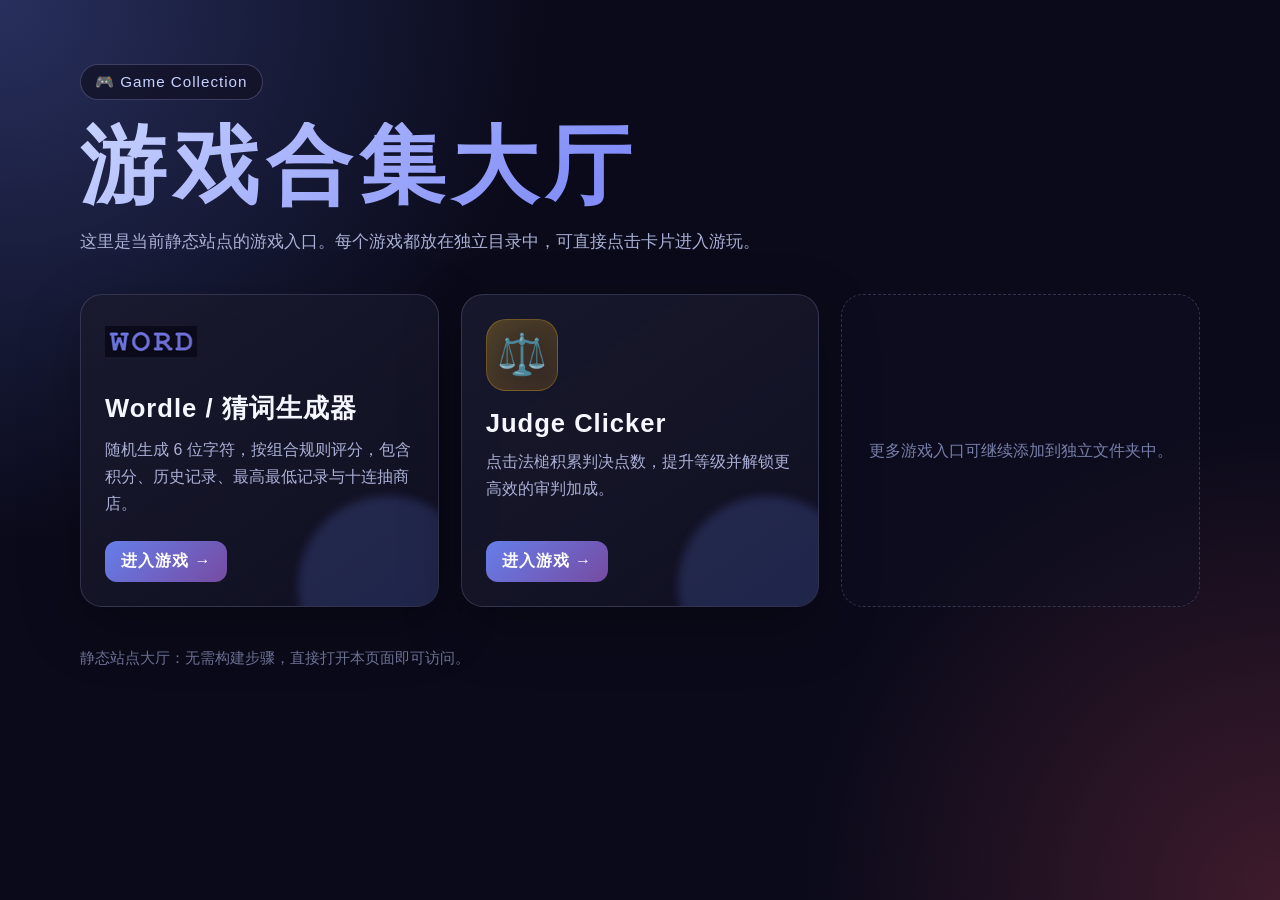
==== commit 0ed05096: "添加 Judge Clicker 游戏页面和样式" ====
--- a/index.html
+++ b/index.html
@@ -115,6 +115,19 @@
             margin-bottom: 22px;
         }
 
+        .game-badge {
+            width: 72px;
+            height: 72px;
+            display: grid;
+            place-items: center;
+            margin-bottom: 18px;
+            border-radius: 20px;
+            font-size: 2.5rem;
+            background: linear-gradient(135deg, rgba(251, 191, 36, 0.22), rgba(245, 158, 11, 0.12));
+            border: 1px solid rgba(251, 191, 36, 0.28);
+            box-shadow: inset 0 0 24px rgba(251, 191, 36, 0.08);
+        }
+
         .game-title {
             font-size: 1.6rem;
             margin-bottom: 10px;
@@ -180,6 +193,15 @@
                 <span class="game-action">进入游戏 →</span>
             </a>
 
+            <a class="game-card" href="games/judge/" aria-label="进入 Judge Clicker 游戏">
+                <div>
+                    <div class="game-badge" aria-hidden="true">⚖️</div>
+                    <h2 class="game-title">Judge Clicker</h2>
+                    <p class="game-desc">点击法槌积累判决点数，提升等级并解锁更高效的审判加成。</p>
+                </div>
+                <span class="game-action">进入游戏 →</span>
+            </a>
+
             <div class="empty-card">更多游戏入口可继续添加到独立文件夹中。</div>
         </section>
 
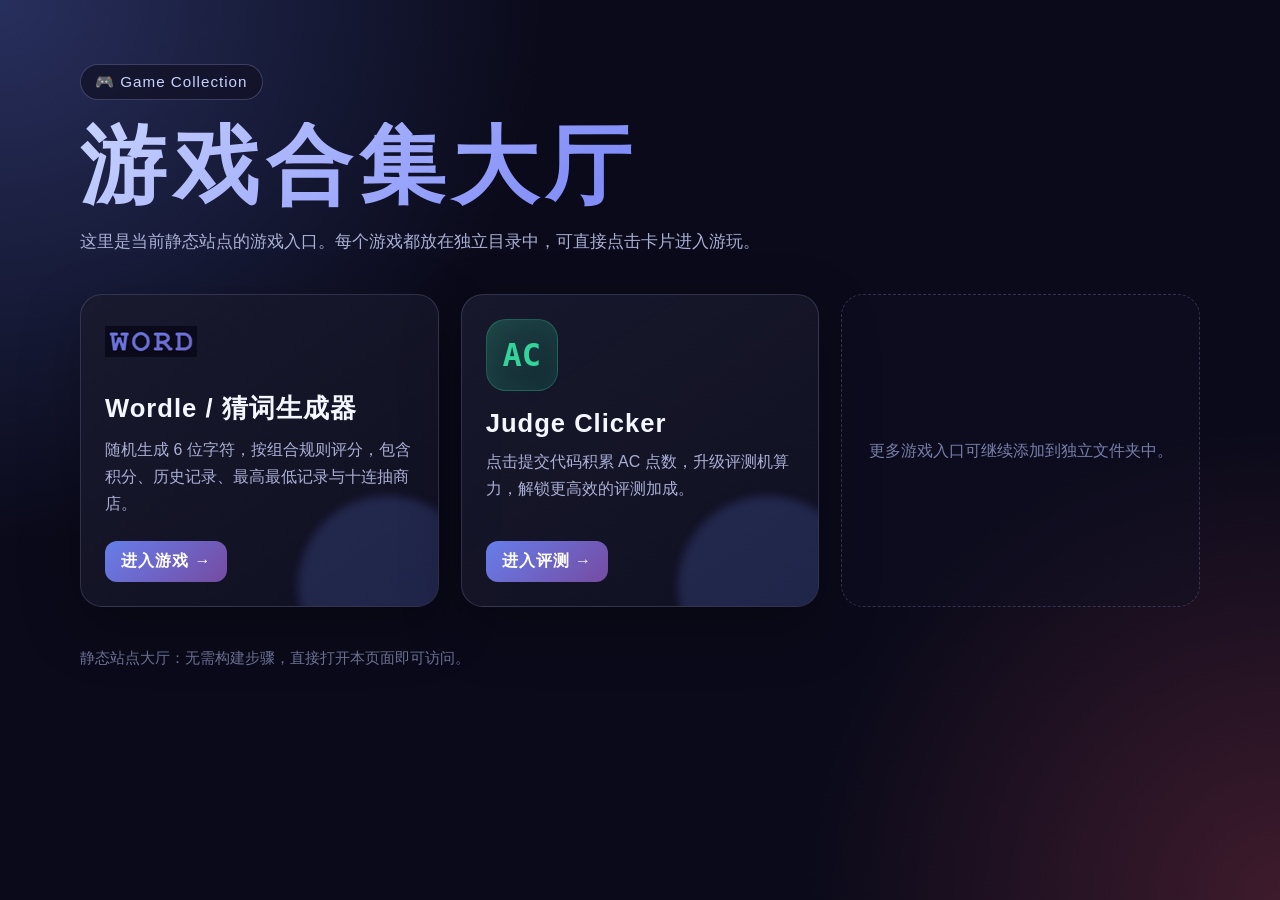
==== commit 2aada2e1: "refactor: update Judge Clicker game interface and functionality - Changed the document type declarat" ====
--- a/index.html
+++ b/index.html
@@ -195,11 +195,11 @@
 
             <a class="game-card" href="games/judge/" aria-label="进入 Judge Clicker 游戏">
                 <div>
-                    <div class="game-badge" aria-hidden="true">⚖️</div>
+                    <div class="game-badge" aria-hidden="true" style="background: linear-gradient(135deg, rgba(52, 211, 153, 0.22), rgba(16, 185, 129, 0.12)); border-color: rgba(52, 211, 153, 0.28); box-shadow: inset 0 0 24px rgba(52, 211, 153, 0.08); color: #34d399; font-family: monospace; font-weight: bold; font-size: 2rem;">AC</div>
                     <h2 class="game-title">Judge Clicker</h2>
-                    <p class="game-desc">点击法槌积累判决点数，提升等级并解锁更高效的审判加成。</p>
+                    <p class="game-desc">点击提交代码积累 AC 点数，升级评测机算力，解锁更高效的评测加成。</p>
                 </div>
-                <span class="game-action">进入游戏 →</span>
+                <span class="game-action">进入评测 →</span>
             </a>
 
             <div class="empty-card">更多游戏入口可继续添加到独立文件夹中。</div>
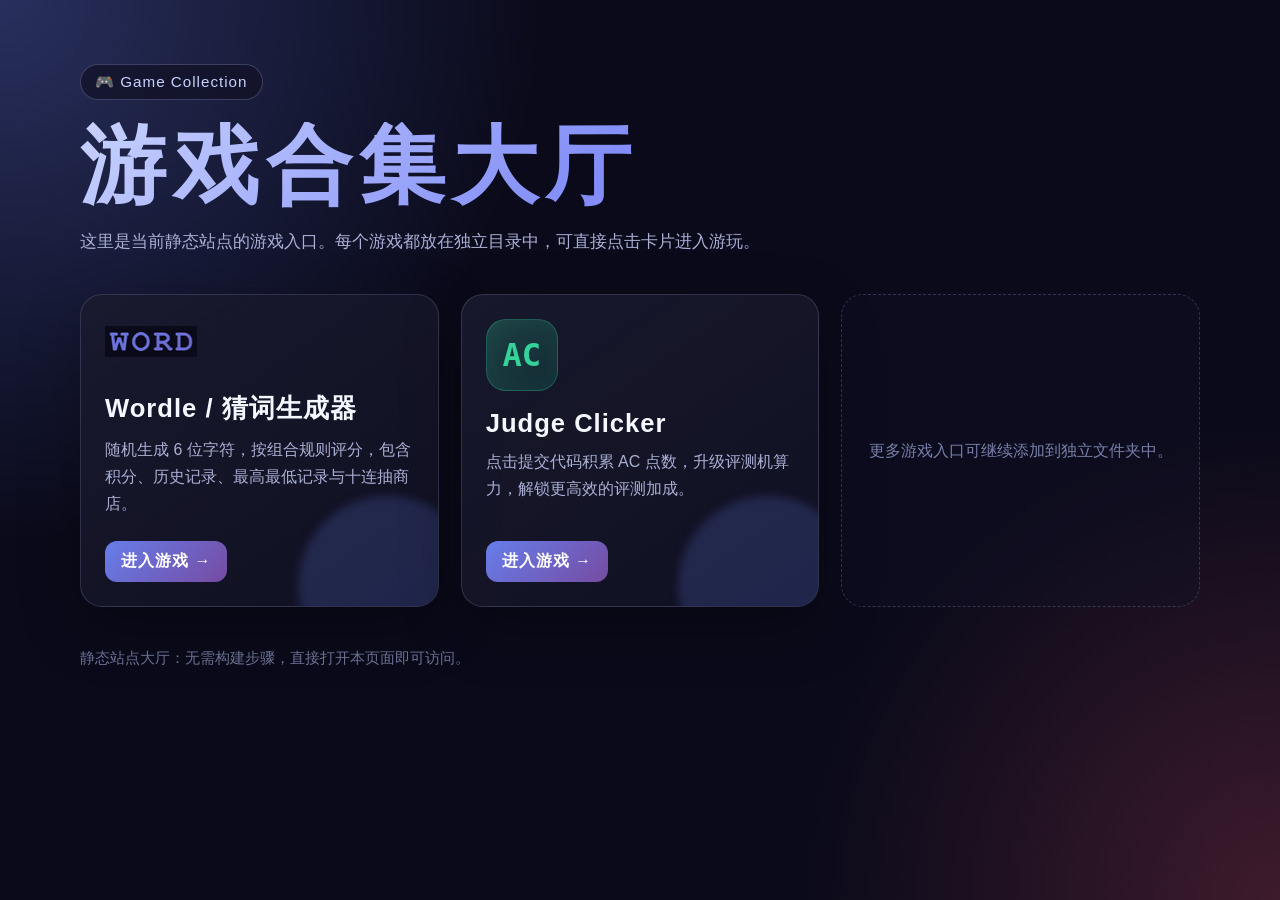
==== commit f6bef8d1: "Change game action text from '进入评测' to '进入游戏'" ====
--- a/index.html
+++ b/index.html
@@ -199,7 +199,7 @@
                     <h2 class="game-title">Judge Clicker</h2>
                     <p class="game-desc">点击提交代码积累 AC 点数，升级评测机算力，解锁更高效的评测加成。</p>
                 </div>
-                <span class="game-action">进入评测 →</span>
+                <span class="game-action">进入游戏 →</span>
             </a>
 
             <div class="empty-card">更多游戏入口可继续添加到独立文件夹中。</div>
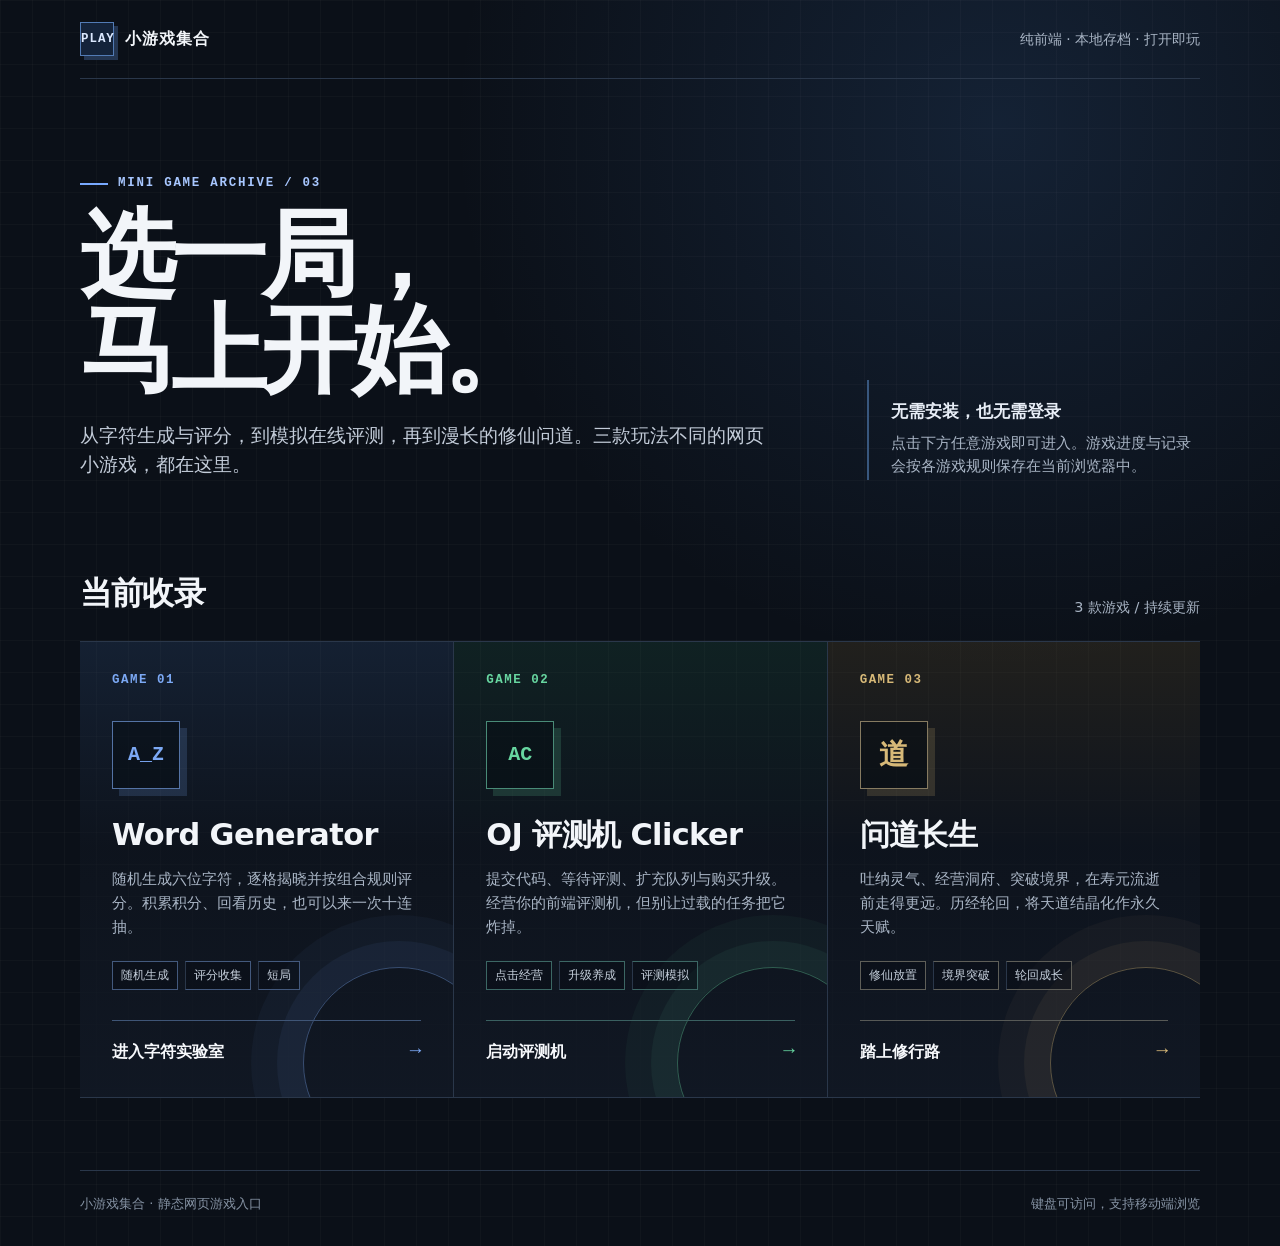
==== commit d24583b7: "feat: add initial game design document and styles for a clicker game with cultivation theme" ====
--- a/index.html
+++ b/index.html
@@ -1,211 +1,514 @@
-<!DOCTYPE html>
+<!doctype html>
 <html lang="zh-CN">
 <head>
-    <meta charset="UTF-8">
-    <meta name="viewport" content="width=device-width, initial-scale=1.0">
-    <link rel="icon" type="image/png" href="games/wordle/word.png">
-    <title>游戏合集大厅</title>
-    <style>
-        * {
-            margin: 0;
-            padding: 0;
-            box-sizing: border-box;
-        }
-
-        body {
-            min-height: 100vh;
-            font-family: "Microsoft YaHei", "PingFang SC", Arial, sans-serif;
-            color: #f5f7ff;
-            background:
-                radial-gradient(circle at top left, rgba(102, 126, 234, 0.32), transparent 34rem),
-                radial-gradient(circle at bottom right, rgba(245, 87, 108, 0.22), transparent 30rem),
-                #0a0a1a;
-        }
-
-        .page {
-            width: min(1120px, calc(100% - 40px));
-            margin: 0 auto;
-            padding: 64px 0;
-        }
-
-        .hero {
-            margin-bottom: 36px;
-        }
-
-        .eyebrow {
-            display: inline-flex;
-            align-items: center;
-            gap: 8px;
-            padding: 8px 14px;
-            border: 1px solid rgba(183, 192, 255, 0.25);
-            border-radius: 999px;
-            color: #c7d2fe;
-            background: rgba(17, 17, 36, 0.72);
-            letter-spacing: 1px;
-            font-size: 0.95rem;
-        }
-
-        h1 {
-            margin-top: 22px;
-            font-size: clamp(2.5rem, 7vw, 5.4rem);
-            line-height: 1;
-            letter-spacing: 0.08em;
-            background: linear-gradient(135deg, #c7d2fe, #818cf8 48%, #f0abfc);
-            -webkit-background-clip: text;
-            background-clip: text;
-            -webkit-text-fill-color: transparent;
-        }
-
-        .subtitle {
-            max-width: 680px;
-            margin-top: 18px;
-            color: #aab0d5;
-            font-size: 1.08rem;
-            line-height: 1.8;
-        }
-
-        .games-grid {
-            display: grid;
-            grid-template-columns: repeat(auto-fit, minmax(260px, 1fr));
-            gap: 22px;
-        }
-
-        .game-card {
-            display: flex;
-            min-height: 220px;
-            flex-direction: column;
-            justify-content: space-between;
-            padding: 24px;
-            border: 1px solid rgba(183, 192, 255, 0.18);
-            border-radius: 22px;
-            color: inherit;
-            text-decoration: none;
-            background: linear-gradient(145deg, rgba(26, 26, 46, 0.92), rgba(17, 17, 36, 0.86));
-            box-shadow: 0 20px 60px rgba(0, 0, 0, 0.28);
-            transition: transform 0.22s ease, border-color 0.22s ease, box-shadow 0.22s ease;
-            overflow: hidden;
-            position: relative;
-        }
-
-        .game-card::after {
-            content: "";
-            position: absolute;
-            inset: auto -40px -70px auto;
-            width: 180px;
-            height: 180px;
-            border-radius: 50%;
-            background: rgba(102, 126, 234, 0.2);
-            filter: blur(4px);
-        }
-
-        .game-card:hover,
-        .game-card:focus-visible {
-            transform: translateY(-6px);
-            border-color: rgba(129, 140, 248, 0.75);
-            box-shadow: 0 26px 80px rgba(102, 126, 234, 0.22);
-            outline: none;
-        }
-
-        .game-icon {
-            width: 92px;
-            height: 46px;
-            object-fit: contain;
-            object-position: left center;
-            image-rendering: auto;
-            margin-bottom: 22px;
-        }
-
-        .game-badge {
-            width: 72px;
-            height: 72px;
-            display: grid;
-            place-items: center;
-            margin-bottom: 18px;
-            border-radius: 20px;
-            font-size: 2.5rem;
-            background: linear-gradient(135deg, rgba(251, 191, 36, 0.22), rgba(245, 158, 11, 0.12));
-            border: 1px solid rgba(251, 191, 36, 0.28);
-            box-shadow: inset 0 0 24px rgba(251, 191, 36, 0.08);
-        }
-
-        .game-title {
-            font-size: 1.6rem;
-            margin-bottom: 10px;
-            letter-spacing: 1px;
-        }
-
-        .game-desc {
-            color: #aab0d5;
-            line-height: 1.7;
-        }
-
-        .game-action {
-            display: inline-flex;
-            align-items: center;
-            width: fit-content;
-            margin-top: 24px;
-            padding: 10px 16px;
-            border-radius: 12px;
-            color: #ffffff;
-            background: linear-gradient(135deg, #667eea, #764ba2);
-            font-weight: 700;
-            letter-spacing: 1px;
-            position: relative;
-            z-index: 1;
-        }
-
-        .empty-card {
-            min-height: 220px;
-            padding: 24px;
-            border: 1px dashed rgba(183, 192, 255, 0.22);
-            border-radius: 22px;
-            color: #777fa8;
-            background: rgba(17, 17, 36, 0.42);
-            display: flex;
-            align-items: center;
-            justify-content: center;
-            text-align: center;
-            line-height: 1.7;
-        }
-
-        footer {
-            margin-top: 42px;
-            color: #6f7598;
-            font-size: 0.92rem;
-        }
-    </style>
+  <meta charset="utf-8">
+  <meta name="viewport" content="width=device-width, initial-scale=1">
+  <meta name="theme-color" content="#0b1018">
+  <meta name="description" content="一个无需安装、打开即玩的中文网页小游戏集合。">
+  <title>小游戏集合｜选择一局，马上开始</title>
+  <style>
+    :root {
+      color-scheme: dark;
+      --bg: #0b1018;
+      --surface: #111824;
+      --surface-strong: #172131;
+      --line: #2a374a;
+      --text: #f2f5f9;
+      --muted: #a9b5c5;
+      --accent: #78a9ff;
+      --accent-strong: #a8c7ff;
+      --max-width: 1120px;
+    }
+
+    * {
+      box-sizing: border-box;
+    }
+
+    html {
+      scroll-behavior: smooth;
+    }
+
+    body {
+      min-width: 280px;
+      min-height: 100vh;
+      margin: 0;
+      color: var(--text);
+      background:
+        linear-gradient(rgba(255, 255, 255, 0.025) 1px, transparent 1px),
+        linear-gradient(90deg, rgba(255, 255, 255, 0.025) 1px, transparent 1px),
+        radial-gradient(circle at 78% 10%, rgba(61, 113, 181, 0.18), transparent 34rem),
+        var(--bg);
+      background-size: 32px 32px, 32px 32px, auto, auto;
+      font-family: system-ui, -apple-system, BlinkMacSystemFont, "Segoe UI", "PingFang SC", "Microsoft YaHei", sans-serif;
+      line-height: 1.6;
+    }
+
+    a {
+      color: inherit;
+    }
+
+    .skip-link {
+      position: fixed;
+      top: 12px;
+      left: 12px;
+      z-index: 10;
+      padding: 9px 13px;
+      color: #07111f;
+      background: #dce9ff;
+      transform: translateY(-160%);
+    }
+
+    .skip-link:focus {
+      transform: translateY(0);
+    }
+
+    .site-header,
+    main,
+    .site-footer {
+      width: min(var(--max-width), calc(100% - 40px));
+      margin-inline: auto;
+    }
+
+    .site-header {
+      display: flex;
+      align-items: center;
+      justify-content: space-between;
+      gap: 24px;
+      padding-block: 22px;
+      border-bottom: 1px solid var(--line);
+    }
+
+    .brand {
+      display: inline-flex;
+      align-items: center;
+      gap: 11px;
+      color: var(--text);
+      font-weight: 750;
+      letter-spacing: 0.06em;
+      text-decoration: none;
+    }
+
+    .brand-mark {
+      display: grid;
+      width: 34px;
+      aspect-ratio: 1;
+      place-items: center;
+      border: 1px solid #527bb5;
+      color: #dce9ff;
+      background: #14233a;
+      font: 700 0.78rem/1 ui-monospace, "SFMono-Regular", Consolas, monospace;
+      box-shadow: 4px 4px 0 #243652;
+    }
+
+    .header-note {
+      margin: 0;
+      color: var(--muted);
+      font-size: 0.86rem;
+    }
+
+    main {
+      padding-block: clamp(54px, 8vw, 96px) 72px;
+    }
+
+    .hero {
+      display: grid;
+      grid-template-columns: minmax(0, 1.35fr) minmax(250px, 0.65fr);
+      gap: clamp(40px, 8vw, 96px);
+      align-items: end;
+      margin-bottom: clamp(56px, 8vw, 88px);
+    }
+
+    .kicker {
+      display: flex;
+      align-items: center;
+      gap: 10px;
+      margin: 0 0 16px;
+      color: var(--accent-strong);
+      font: 700 0.78rem/1.4 ui-monospace, "SFMono-Regular", Consolas, monospace;
+      letter-spacing: 0.14em;
+      text-transform: uppercase;
+    }
+
+    .kicker::before {
+      width: 28px;
+      height: 2px;
+      background: var(--accent);
+      content: "";
+    }
+
+    h1 {
+      max-width: 760px;
+      margin: 0;
+      font-size: clamp(2.7rem, 7.5vw, 6.4rem);
+      line-height: 0.98;
+      letter-spacing: -0.055em;
+    }
+
+    .hero-copy {
+      margin: 24px 0 0;
+      max-width: 690px;
+      color: #c3ccd9;
+      font-size: clamp(1rem, 2vw, 1.16rem);
+    }
+
+    .hero-aside {
+      padding: 18px 0 2px 22px;
+      border-left: 2px solid #38577e;
+    }
+
+    .hero-aside strong {
+      display: block;
+      margin-bottom: 6px;
+      color: #e7edf6;
+      font-size: 1.05rem;
+    }
+
+    .hero-aside p {
+      margin: 0;
+      color: var(--muted);
+      font-size: 0.92rem;
+    }
+
+    .section-heading {
+      display: flex;
+      align-items: end;
+      justify-content: space-between;
+      gap: 20px;
+      margin-bottom: 22px;
+    }
+
+    .section-heading h2 {
+      margin: 0;
+      font-size: clamp(1.5rem, 3vw, 2rem);
+      letter-spacing: -0.025em;
+    }
+
+    .section-heading p {
+      margin: 0;
+      color: var(--muted);
+      font-size: 0.9rem;
+    }
+
+    .game-list {
+      display: grid;
+      grid-template-columns: repeat(3, minmax(0, 1fr));
+      margin: 0;
+      padding: 0;
+      border-top: 1px solid var(--line);
+      list-style: none;
+    }
+
+    .game-list li {
+      display: flex;
+      min-width: 0;
+      border-bottom: 1px solid var(--line);
+    }
+
+    .game-list li + li {
+      border-left: 1px solid var(--line);
+    }
+
+    .game-card {
+      --game-accent: #7ca9f5;
+      --game-tint: rgba(74, 125, 198, 0.15);
+      position: relative;
+      display: flex;
+      width: 100%;
+      min-height: 420px;
+      flex-direction: column;
+      padding: clamp(24px, 3vw, 32px);
+      overflow: hidden;
+      text-decoration: none;
+      background: linear-gradient(180deg, var(--game-tint), rgba(17, 24, 36, 0.42) 45%, rgba(17, 24, 36, 0.92));
+      isolation: isolate;
+      transition: background-color 180ms ease, transform 180ms ease;
+    }
+
+    .game-card::after {
+      position: absolute;
+      right: -42px;
+      bottom: -62px;
+      z-index: -1;
+      width: 190px;
+      height: 190px;
+      border: 1px solid color-mix(in srgb, var(--game-accent) 38%, transparent);
+      border-radius: 50%;
+      box-shadow: 0 0 0 26px color-mix(in srgb, var(--game-accent) 6%, transparent), 0 0 0 52px color-mix(in srgb, var(--game-accent) 4%, transparent);
+      content: "";
+    }
+
+    .game-card:hover {
+      background-color: var(--surface-strong);
+      transform: translateY(-4px);
+    }
+
+    .game-card:focus-visible,
+    .brand:focus-visible,
+    .skip-link:focus-visible {
+      outline: 3px solid #b9d2ff;
+      outline-offset: 4px;
+    }
+
+    .game-card--judge {
+      --game-accent: #67d6a0;
+      --game-tint: rgba(42, 132, 94, 0.15);
+    }
+
+    .game-card--train {
+      --game-accent: #d7b978;
+      --game-tint: rgba(142, 111, 52, 0.17);
+    }
+
+    .game-index {
+      color: var(--game-accent);
+      font: 700 0.78rem/1 ui-monospace, "SFMono-Regular", Consolas, monospace;
+      letter-spacing: 0.12em;
+    }
+
+    .game-symbol {
+      display: grid;
+      width: 68px;
+      height: 68px;
+      place-items: center;
+      margin: 34px 0 28px;
+      border: 1px solid color-mix(in srgb, var(--game-accent) 55%, #243044);
+      color: var(--game-accent);
+      background: rgba(6, 11, 18, 0.48);
+      font: 800 1.25rem/1 ui-monospace, "SFMono-Regular", Consolas, monospace;
+      box-shadow: 7px 7px 0 color-mix(in srgb, var(--game-accent) 17%, transparent);
+    }
+
+    .game-card--train .game-symbol {
+      font-family: "STKaiti", "KaiTi", serif;
+      font-size: 1.8rem;
+    }
+
+    .game-card h3 {
+      margin: 0;
+      font-size: clamp(1.45rem, 2.7vw, 1.9rem);
+      line-height: 1.2;
+      letter-spacing: -0.02em;
+    }
+
+    .game-description {
+      margin: 14px 0 22px;
+      color: var(--muted);
+      font-size: 0.94rem;
+    }
+
+    .tags {
+      display: flex;
+      flex-wrap: wrap;
+      gap: 7px;
+      margin: 0 0 30px;
+      padding: 0;
+      list-style: none;
+    }
+
+    .tags li {
+      padding: 4px 8px;
+      border: 1px solid color-mix(in srgb, var(--game-accent) 30%, var(--line));
+      color: #c5cfdb;
+      background: rgba(8, 13, 21, 0.46);
+      font-size: 0.74rem;
+    }
+
+    .game-action {
+      display: flex;
+      align-items: center;
+      justify-content: space-between;
+      gap: 16px;
+      margin-top: auto;
+      padding-top: 18px;
+      border-top: 1px solid color-mix(in srgb, var(--game-accent) 26%, var(--line));
+      color: #f7f9fc;
+      font-weight: 750;
+    }
+
+    .game-action::after {
+      color: var(--game-accent);
+      font: 700 1.2rem/1 ui-monospace, "SFMono-Regular", Consolas, monospace;
+      content: "→";
+      transition: transform 180ms ease;
+    }
+
+    .game-card:hover .game-action::after,
+    .game-card:focus-visible .game-action::after {
+      transform: translateX(5px);
+    }
+
+    .site-footer {
+      display: flex;
+      justify-content: space-between;
+      gap: 24px;
+      padding-block: 22px 32px;
+      border-top: 1px solid var(--line);
+      color: #8592a3;
+      font-size: 0.82rem;
+    }
+
+    .site-footer p {
+      margin: 0;
+    }
+
+    @media (max-width: 820px) {
+      .hero {
+        grid-template-columns: 1fr;
+        gap: 30px;
+      }
+
+      .hero-aside {
+        max-width: 560px;
+      }
+
+      .game-list {
+        grid-template-columns: 1fr;
+      }
+
+      .game-list li + li {
+        border-left: 0;
+      }
+
+      .game-card {
+        min-height: 360px;
+      }
+    }
+
+    @media (max-width: 520px) {
+      .site-header,
+      main,
+      .site-footer {
+        width: min(100% - 28px, var(--max-width));
+      }
+
+      .site-header {
+        align-items: flex-start;
+        flex-direction: column;
+        gap: 10px;
+      }
+
+      main {
+        padding-top: 48px;
+      }
+
+      h1 {
+        font-size: clamp(2.65rem, 16vw, 4.5rem);
+      }
+
+      .section-heading,
+      .site-footer {
+        align-items: flex-start;
+        flex-direction: column;
+      }
+
+      .game-card {
+        min-height: 340px;
+        padding: 24px 20px;
+      }
+
+      .game-symbol {
+        margin-block: 28px 24px;
+      }
+    }
+
+    @media (prefers-reduced-motion: reduce) {
+      html {
+        scroll-behavior: auto;
+      }
+
+      *,
+      *::before,
+      *::after {
+        scroll-behavior: auto !important;
+        transition-duration: 0.01ms !important;
+        animation-duration: 0.01ms !important;
+        animation-iteration-count: 1 !important;
+      }
+    }
+  </style>
 </head>
 <body>
-    <main class="page">
-        <section class="hero" aria-labelledby="hall-title">
-            <div class="eyebrow">🎮 Game Collection</div>
-            <h1 id="hall-title">游戏合集大厅</h1>
-            <p class="subtitle">这里是当前静态站点的游戏入口。每个游戏都放在独立目录中，可直接点击卡片进入游玩。</p>
-        </section>
-
-        <section class="games-grid" aria-label="游戏列表">
-            <a class="game-card" href="games/wordle/" aria-label="进入 Wordle 猜词游戏">
-                <div>
-                    <img class="game-icon" src="games/wordle/word.png" alt="WORD">
-                    <h2 class="game-title">Wordle / 猜词生成器</h2>
-                    <p class="game-desc">随机生成 6 位字符，按组合规则评分，包含积分、历史记录、最高最低记录与十连抽商店。</p>
-                </div>
-                <span class="game-action">进入游戏 →</span>
-            </a>
-
-            <a class="game-card" href="games/judge/" aria-label="进入 Judge Clicker 游戏">
-                <div>
-                    <div class="game-badge" aria-hidden="true" style="background: linear-gradient(135deg, rgba(52, 211, 153, 0.22), rgba(16, 185, 129, 0.12)); border-color: rgba(52, 211, 153, 0.28); box-shadow: inset 0 0 24px rgba(52, 211, 153, 0.08); color: #34d399; font-family: monospace; font-weight: bold; font-size: 2rem;">AC</div>
-                    <h2 class="game-title">Judge Clicker</h2>
-                    <p class="game-desc">点击提交代码积累 AC 点数，升级评测机算力，解锁更高效的评测加成。</p>
-                </div>
-                <span class="game-action">进入游戏 →</span>
-            </a>
-
-            <div class="empty-card">更多游戏入口可继续添加到独立文件夹中。</div>
-        </section>
-
-        <footer>静态站点大厅：无需构建步骤，直接打开本页面即可访问。</footer>
-    </main>
+  <a class="skip-link" href="#games">跳到游戏列表</a>
+
+  <header class="site-header">
+    <a class="brand" href="./" aria-label="小游戏集合首页">
+      <span class="brand-mark" aria-hidden="true">PLAY</span>
+      <span>小游戏集合</span>
+    </a>
+    <p class="header-note">纯前端 · 本地存档 · 打开即玩</p>
+  </header>
+
+  <main>
+    <section class="hero" aria-labelledby="page-title">
+      <div>
+        <p class="kicker">Mini Game Archive / 03</p>
+        <h1 id="page-title">选一局，<br>马上开始。</h1>
+        <p class="hero-copy">从字符生成与评分，到模拟在线评测，再到漫长的修仙问道。三款玩法不同的网页小游戏，都在这里。</p>
+      </div>
+      <aside class="hero-aside" aria-label="游玩说明">
+        <strong>无需安装，也无需登录</strong>
+        <p>点击下方任意游戏即可进入。游戏进度与记录会按各游戏规则保存在当前浏览器中。</p>
+      </aside>
+    </section>
+
+    <section id="games" aria-labelledby="games-title">
+      <div class="section-heading">
+        <h2 id="games-title">当前收录</h2>
+        <p>3 款游戏 / 持续更新</p>
+      </div>
+
+      <ol class="game-list">
+        <li>
+          <a class="game-card game-card--wordle" href="games/wordle/" aria-label="进入 Word Generator 字符生成与评分游戏">
+            <span class="game-index">GAME 01</span>
+            <span class="game-symbol" aria-hidden="true">A_Z</span>
+            <h3>Word Generator</h3>
+            <p class="game-description">随机生成六位字符，逐格揭晓并按组合规则评分。积累积分、回看历史，也可以来一次十连抽。</p>
+            <ul class="tags" aria-label="游戏标签">
+              <li>随机生成</li>
+              <li>评分收集</li>
+              <li>短局</li>
+            </ul>
+            <span class="game-action">进入字符实验室</span>
+          </a>
+        </li>
+
+        <li>
+          <a class="game-card game-card--judge" href="games/judge/" aria-label="进入 OJ 评测机 Clicker 游戏">
+            <span class="game-index">GAME 02</span>
+            <span class="game-symbol" aria-hidden="true">AC</span>
+            <h3>OJ 评测机 Clicker</h3>
+            <p class="game-description">提交代码、等待评测、扩充队列与购买升级。经营你的前端评测机，但别让过载的任务把它炸掉。</p>
+            <ul class="tags" aria-label="游戏标签">
+              <li>点击经营</li>
+              <li>升级养成</li>
+              <li>评测模拟</li>
+            </ul>
+            <span class="game-action">启动评测机</span>
+          </a>
+        </li>
+
+        <li>
+          <a class="game-card game-card--train" href="games/train/" aria-label="进入问道长生修仙放置游戏">
+            <span class="game-index">GAME 03</span>
+            <span class="game-symbol" aria-hidden="true">道</span>
+            <h3>问道长生</h3>
+            <p class="game-description">吐纳灵气、经营洞府、突破境界，在寿元流逝前走得更远。历经轮回，将天道结晶化作永久天赋。</p>
+            <ul class="tags" aria-label="游戏标签">
+              <li>修仙放置</li>
+              <li>境界突破</li>
+              <li>轮回成长</li>
+            </ul>
+            <span class="game-action">踏上修行路</span>
+          </a>
+        </li>
+      </ol>
+    </section>
+  </main>
+
+  <footer class="site-footer">
+    <p>小游戏集合 · 静态网页游戏入口</p>
+    <p>键盘可访问，支持移动端浏览</p>
+  </footer>
 </body>
 </html>
